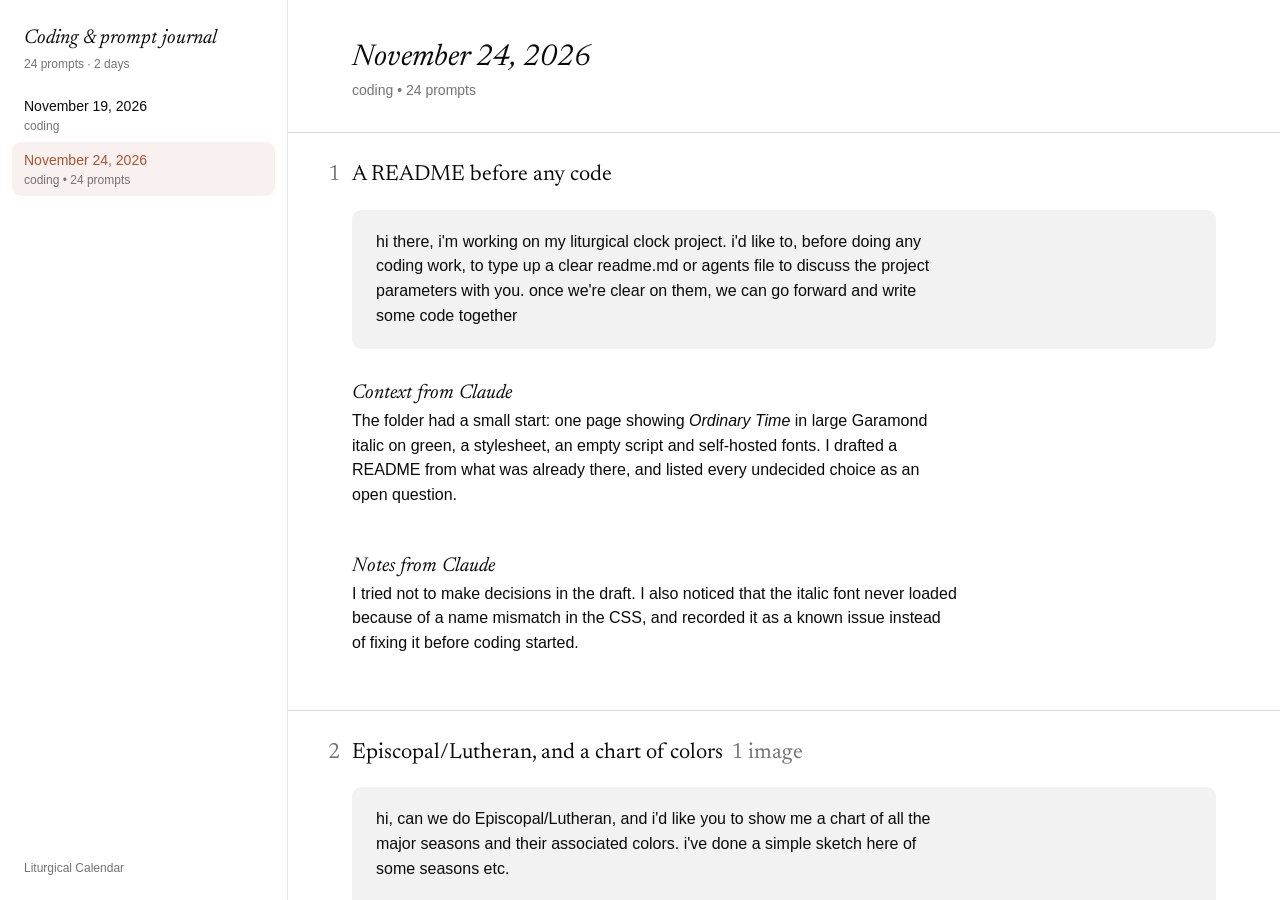
==== journal.html @ 116d38f0 "Season logic, colors, midnight fade, testing dot, journal - calendar.js: Roman Catholic (US) seasons" ====
<!DOCTYPE html>
<html lang="en">
<head>
    <meta charset="UTF-8">
    <meta name="viewport" content="width=device-width, initial-scale=1.0">
    <title>Coding &amp; prompt journal — Liturgical Calendar</title>
    <link rel="preconnect" href="https://fonts.googleapis.com">
    <link rel="preconnect" href="https://fonts.gstatic.com" crossorigin>
    <link href="https://fonts.googleapis.com/css2?family=Inconsolata&family=Newsreader:ital,opsz@0,6..72;1,6..72&display=swap" rel="stylesheet">
    <style>
        /*
         * Styles from Celine Nguyen's prompt journal
         * (calendar.celinenguyen.com/debug/prompt-journal), used with credit.
         * Her site is built with Tailwind; the utility classes it uses are
         * written out here as plain CSS, and the parts this page doesn't use
         * (images, favorites, editing) are left out.
         */

        :root {
            --background: #ffffff;
            --foreground: #0a0a0a;
            --muted-foreground: #737373;
            --border: #e5e5e5;
            --terracotta: #AB5336;
            --font-newsreader: "Newsreader", Georgia, serif;
            --font-ui: -apple-system, BlinkMacSystemFont, "Helvetica Neue", Helvetica, Arial, sans-serif;
            --font-mono: "Inconsolata", ui-monospace, monospace;
        }

        * { box-sizing: border-box; margin: 0; padding: 0; }
        html, body { height: 100%; }
        body {
            display: flex;
            flex-direction: column;
            min-height: 100%;
            background: var(--background);
            color: var(--foreground);
            font-family: var(--font-newsreader);
            line-height: 1.4;
            -webkit-font-smoothing: antialiased;
        }
        button { background: none; border: 0; color: inherit; font: inherit; cursor: pointer; }
        a { color: inherit; text-decoration: none; }

        /* layout: day list on the left, the day on the right */
        .layout { display: flex; flex-direction: column; flex: 1; min-height: 0; font-family: var(--font-ui); }
        nav { display: flex; flex-direction: column; flex-shrink: 0; gap: 1rem; padding: 1.5rem; border-bottom: 1px solid var(--border); }
        main { flex: 1; min-width: 0; }
        @media (min-width: 768px) {
            .layout { flex-direction: row; }
            nav { width: 18rem; height: 100dvh; overflow-y: auto; border-bottom: 0; border-right: 1px solid var(--border); }
            main { height: 100dvh; overflow-y: auto; }
        }

        .nav-head { display: flex; flex-direction: column; gap: .25rem; }
        .nav-title { font-family: var(--font-newsreader); font-size: 1.25rem; line-height: 1.75rem; font-style: italic; }
        .nav-meta { font-size: .75rem; line-height: 1rem; color: var(--muted-foreground); }
        nav ul { display: flex; flex-direction: column; list-style: none; }
        nav a {
            display: flex; flex-direction: column; gap: .125rem;
            margin: 0 -.75rem; padding: .5rem .75rem; border-radius: 9px;
            transition: background-color 150ms;
        }
        nav a:hover { background: color-mix(in srgb, currentColor 4%, transparent); }
        nav a .label { font-size: .875rem; line-height: 1.25rem; }
        nav a .count { font-size: .75rem; line-height: 1rem; color: var(--muted-foreground); }
        nav a.current { background: color-mix(in srgb, var(--terracotta) 8%, transparent); }
        nav a.current .label { color: var(--terracotta); }
        nav a.back { margin: auto 0 0; padding: 0; font-size: .75rem; line-height: 1rem; color: var(--muted-foreground); }
        nav a.back:hover { background: none; text-decoration-line: underline; }

        /* the day */
        .pj-day { --pj-gutter: 1.5rem; display: flex; flex-direction: column; padding-bottom: 4rem; }
        @media (min-width: 768px) { .pj-day { --pj-gutter: 4rem; } }
        .pj-gutter { padding-inline: var(--pj-gutter); }
        .day-header { display: flex; flex-direction: column; gap: .25rem; padding-top: 2rem; padding-bottom: 2rem; }
        @media (min-width: 768px) { .day-header { padding-top: 2.5rem; } }
        .day-header h1 { font-family: var(--font-newsreader); font-size: 1.875rem; line-height: 2.25rem; font-style: italic; font-weight: 400; }
        .day-header p { font-size: .875rem; line-height: 1.25rem; color: var(--muted-foreground); }

        /* one entry */
        .pj-day[hidden] { display: none; }
        .pj-entry { border-top: 1px solid color-mix(in srgb, currentColor 15%, transparent); }
        .pj-head {
            position: sticky; top: 0; z-index: 2;
            display: flex; align-items: baseline; gap: .75rem;
            padding: 1.75rem var(--pj-gutter) 1.25rem;
            background: var(--background);
            container-type: scroll-state;
            cursor: pointer;
            font-family: var(--font-newsreader); font-size: 1.375rem; line-height: 1.3;
        }
        .pj-head-rule {
            position: absolute; inset: auto 0 0 0; height: 1px;
            background: color-mix(in srgb, currentColor 10%, transparent);
            opacity: 0;
        }
        @container scroll-state(stuck: top) { .pj-head-rule { opacity: 1; } }
        .pj-entry:not([data-open]) .pj-head { padding-bottom: 1.75rem; }
        .pj-number {
            flex-shrink: 0; min-width: 1.25ch;
            font-variant-numeric: tabular-nums;
            color: var(--muted-foreground);
        }
        @media (min-width: 768px) {
            .pj-number { position: absolute; right: calc(100% - var(--pj-gutter) + .75rem); text-align: right; }
        }
        .pj-title { position: relative; flex: 1; font-size: inherit; font-weight: 400; text-wrap: pretty; }
        .pj-title code { font-size: .8em; }
        .pj-chevron {
            display: inline-grid; place-items: center;
            width: 1.5rem; height: 1.5rem; margin-left: .25rem; vertical-align: -.2em;
            color: color-mix(in srgb, var(--muted-foreground) 60%, transparent);
            opacity: 0; transition: opacity 150ms;
        }
        .pj-chevron svg { width: 1rem; height: 1rem; }
        .pj-toggle-bar { transform-origin: center; transform-box: fill-box; transition: transform 200ms ease; }
        .pj-entry[data-open] .pj-toggle-bar { transform: scaleY(0); }
        .pj-head:hover .pj-chevron, .pj-chevron:focus-visible { opacity: 1; }
        .pj-entry:not([data-open]) .pj { display: none; }

        /* an entry's body */
        .pj { display: flex; flex-direction: column; min-width: 0; padding-bottom: 2.5rem; }
        .pj * { min-width: 0; }
        .pj p { margin: .85rem 0; max-width: 68ch; line-height: 1.55; overflow-wrap: anywhere; }
        .pj-prompt {
            padding: 1.25rem 1.5rem; border-radius: 9px;
            background: color-mix(in srgb, currentColor 5%, transparent);
        }
        .pj-prompt blockquote p { margin: .7rem 0; max-width: 64ch; }
        .pj-prompt blockquote > :first-child { margin-top: 0; }
        .pj-prompt blockquote > :last-child { margin-bottom: 0; }
        .pj section { margin-top: 2rem; }
        .pj h3 {
            font-family: var(--font-newsreader); font-size: 1.25rem; font-style: italic; font-weight: 400;
            line-height: 1.2; margin: 0 0 .25rem;
        }
        .pj section > div > :first-child { margin-top: 0; }
        .pj-count { margin-left: .5rem; color: var(--muted-foreground); white-space: nowrap; }
        .pj .pj-thumbs { display: flex; flex-wrap: wrap; gap: 1rem; margin: 1.25rem 0 0; padding: 0; list-style: none; }
        .pj-thumbs a { display: block; cursor: zoom-in; border-radius: 2px; }
        .pj-thumbs img {
            display: block; height: 7.5rem; width: auto; max-width: 16rem;
            object-fit: cover; object-position: top;
            border-radius: 2px; outline: 1px solid rgb(0 0 0 / .1); outline-offset: -1px;
            transition: opacity 150ms;
        }
        .pj-thumbs a:hover img, .pj-thumbs a:focus-visible img { opacity: .85; }
        .pj a { text-decoration-line: underline; text-decoration-style: solid; }
        .pj a:hover, .pj a:active { color: var(--terracotta); }
        .pj code { font-family: var(--font-mono); font-size: .9em; }
    </style>
</head>
<body>
<div class="layout">

    <nav>
        <div class="nav-head">
            <p class="nav-title">Coding &amp; prompt journal</p>
            <p class="nav-meta">24 prompts · 2 days</p>
        </div>
        <ul>
            <li><a href="#2026-11-19"><span class="label">November 19, 2026</span><span class="count">coding</span></a></li>
            <li><a href="#2026-11-24"><span class="label">November 24, 2026</span><span class="count">coding • 24 prompts</span></a></li>
        </ul>
        <a class="back" href="./">Liturgical Calendar</a>
    </nav>

    <main>
        <article class="pj-day" id="2026-11-19">
            <header class="day-header pj-gutter">
                <h1>November 19, 2026</h1>
                <p>coding</p>
            </header>

            <div class="pj-entry" data-open="true">
                <div class="pj-head" style="cursor: default">
                    <span class="pj-number"></span>
                    <h2 class="pj-title"><span class="pj-title-text">Setting up the site</span></h2>
                    <span aria-hidden="true" class="pj-head-rule"></span>
                </div>
                <div class="pj pj-gutter">
                    <section style="margin-top: 0"><h3>Summary</h3><div>
                        <p>Laurel set up a simple static website to translate the Ordinary Time <a href="https://www.figma.com/design/9tyZIoC5uIjQ4JqELE00Vr/Laurel--Demo-?node-id=0-1&amp;t=JIz9q4cht8xMzHRp-1" target="_blank">sketch from Figma</a> into a responsive page: a single <code>index.html</code> showing <i>Ordinary Time</i> in Garamond No. 8 italic, centered on the screen, on a <code>forestgreen</code> background with <code>green</code> text.</p>
                        <p>The type is sized in viewport units (<code>12.5vw</code>), so the phrase scales with the window instead of breaking at fixed sizes. The page doesn't scroll and ignores clicks: it's for looking at.</p>
                        <p>The fonts are self-hosted, and jQuery and an empty <code>script.js</code> were ready for the logic to come. The first commit, "up", was pushed to GitHub (<code>laurelschwulst/liturgical-calendar</code>) at 2:45 pm.</p>
                    </div></section>
                </div>
            </div>
        </article>

        <article class="pj-day" id="2026-11-24">
            <header class="day-header pj-gutter">
                <h1>November 24, 2026</h1>
                <p>coding • 24 prompts</p>
            </header>

            <div id="prompt-1" class="pj-entry" data-open="true">
                <div class="pj-head">
                    <span class="pj-number">1</span>
                    <h2 class="pj-title"><span class="pj-title-text">A README before any code</span><button type="button" class="pj-chevron" aria-expanded="true" aria-controls="prompt-1-body" aria-label="Collapse"><svg aria-hidden="true" viewBox="0 0 16 16" fill="none" stroke="currentColor" stroke-width="1.5" stroke-linecap="round"><path d="M3 8h10"></path><path class="pj-toggle-bar" d="M8 3v10"></path></svg></button></h2>
                    <span aria-hidden="true" class="pj-head-rule"></span>
                </div>
                <div id="prompt-1-body" class="pj pj-gutter">
                    <div class="pj-prompt"><blockquote><p>hi there, i'm working on my liturgical clock project. i'd like to, before doing any coding work, to type up a clear readme.md or agents file to discuss the project parameters with you. once we're clear on them, we can go forward and write some code together</p></blockquote></div>
                    <section><h3>Context from Claude</h3><div><p>The folder had a small start: one page showing <i>Ordinary Time</i> in large Garamond italic on green, a stylesheet, an empty script and self-hosted fonts. I drafted a README from what was already there, and listed every undecided choice as an open question.</p></div></section>
                    <section><h3>Notes from Claude</h3><div><p>I tried not to make decisions in the draft. I also noticed that the italic font never loaded because of a name mismatch in the CSS, and recorded it as a known issue instead of fixing it before coding started.</p></div></section>
                </div>
            </div>
            <div id="prompt-2" class="pj-entry" data-open="true">
                <div class="pj-head">
                    <span class="pj-number">2</span>
                    <h2 class="pj-title"><span class="pj-title-text">Episcopal/Lutheran, and a chart of colors</span><span class="pj-count">1 image</span><button type="button" class="pj-chevron" aria-expanded="true" aria-controls="prompt-2-body" aria-label="Collapse"><svg aria-hidden="true" viewBox="0 0 16 16" fill="none" stroke="currentColor" stroke-width="1.5" stroke-linecap="round"><path d="M3 8h10"></path><path class="pj-toggle-bar" d="M8 3v10"></path></svg></button></h2>
                    <span aria-hidden="true" class="pj-head-rule"></span>
                </div>
                <div id="prompt-2-body" class="pj pj-gutter">
                    <div class="pj-prompt"><blockquote><p>hi, can we do Episcopal/Lutheran, and i'd like you to show me a chart of all the major seasons and their associated colors. i've done a simple sketch here of some seasons etc.</p></blockquote><ul class="pj-thumbs"><li><a href="assets/images/2026-11-24-season-sketch.png" target="_blank"><img src="assets/images/2026-11-24-season-sketch.png" alt="Laurel’s sketch: Ordinary Time, Easter, Triduum, Advent and Pentecost as color swatches with tone-on-tone italic names"></a></li></ul></div>
                    <section><h3>Context from Claude</h3><div><p>Laurel shared a sketch of five swatches (Ordinary Time, Easter, Triduum, Advent, Pentecost), each with its name in tone-on-tone italic. I drew the whole 2026–27 church year in those colors, with a strip showing each season's length.</p></div></section>
                    <section><h3>Notes from Claude</h3><div><p>The chart raised that these traditions don't say "Ordinary Time". They call it the Season after Epiphany or after Pentecost. That turned out to matter a lot.</p></div></section>
                </div>
            </div>
            <div id="prompt-3" class="pj-entry" data-open="true">
                <div class="pj-head">
                    <span class="pj-number">3</span>
                    <h2 class="pj-title"><span class="pj-title-text">The same, as a table</span><button type="button" class="pj-chevron" aria-expanded="true" aria-controls="prompt-3-body" aria-label="Collapse"><svg aria-hidden="true" viewBox="0 0 16 16" fill="none" stroke="currentColor" stroke-width="1.5" stroke-linecap="round"><path d="M3 8h10"></path><path class="pj-toggle-bar" d="M8 3v10"></path></svg></button></h2>
                    <span aria-hidden="true" class="pj-head-rule"></span>
                </div>
                <div id="prompt-3-body" class="pj pj-gutter">
                    <div class="pj-prompt"><blockquote><p>can you give me these without images but include the colors in a table</p></blockquote></div>
                    <section><h3>Context from Claude</h3><div><p>I put each season's dates, length, liturgical color and background and text color codes in a table, plus the white and red feast days that fall in the green seasons.</p></div></section>
                    <section><h3>Notes from Claude</h3><div><p>The table made the color codes easy to copy, and later they went straight into the stylesheet.</p></div></section>
                </div>
            </div>
            <div id="prompt-4" class="pj-entry" data-open="true">
                <div class="pj-head">
                    <span class="pj-number">4</span>
                    <h2 class="pj-title"><span class="pj-title-text">Switching to the Roman Catholic calendar</span><button type="button" class="pj-chevron" aria-expanded="true" aria-controls="prompt-4-body" aria-label="Collapse"><svg aria-hidden="true" viewBox="0 0 16 16" fill="none" stroke="currentColor" stroke-width="1.5" stroke-linecap="round"><path d="M3 8h10"></path><path class="pj-toggle-bar" d="M8 3v10"></path></svg></button></h2>
                    <span aria-hidden="true" class="pj-head-rule"></span>
                </div>
                <div id="prompt-4-body" class="pj pj-gutter">
                    <div class="pj-prompt"><blockquote><p>can we also go to Catholic/Roman becuse i want to include ordinary time thanks</p></blockquote></div>
                    <section><h3>Context from Claude</h3><div><p>The name "Ordinary Time" decided the tradition. I redid the dates for the Catholic year and updated the README.</p></div></section>
                    <section><h3>Notes from Claude</h3><div><p>The Catholic version changes a few things: Christmas runs through the Baptism of the Lord, Holy Week is part of Lent, and rose appears on Gaudete and Laetare Sundays.</p></div></section>
                </div>
            </div>
            <div id="prompt-5" class="pj-entry" data-open="true">
                <div class="pj-head">
                    <span class="pj-number">5</span>
                    <h2 class="pj-title"><span class="pj-title-text">Simpler, but still accurate</span><span class="pj-count">1 image</span><button type="button" class="pj-chevron" aria-expanded="true" aria-controls="prompt-5-body" aria-label="Collapse"><svg aria-hidden="true" viewBox="0 0 16 16" fill="none" stroke="currentColor" stroke-width="1.5" stroke-linecap="round"><path d="M3 8h10"></path><path class="pj-toggle-bar" d="M8 3v10"></path></svg></button></h2>
                    <span aria-hidden="true" class="pj-head-rule"></span>
                </div>
                <div id="prompt-5-body" class="pj pj-gutter">
                    <div class="pj-prompt"><blockquote><p>can you show me the images of the times again? also i'm wondering if we might be able to do a simplified calendar for now, because all the details are a little overwhelming... but i don't want to be inaccurate...</p></blockquote><ul class="pj-thumbs"><li><a href="assets/images/2026-11-24-calendar-wheel.png" target="_blank"><img src="assets/images/2026-11-24-calendar-wheel.png" alt="A wheel diagram of the liturgical year with seven seasons: Advent, Christmas, Ordinary Time, Lent, Triduum, Easter, Ordinary Time"></a></li></ul></div>
                    <section><h3>Context from Claude</h3><div><p>Laurel shared a wheel diagram of the year with seven seasons. I showed those seven as swatches and wrote the start and end rules into the README.</p></div></section>
                    <section><h3>Notes from Claude</h3><div><p>The key idea: naming the <em>season</em> is always accurate. Feast-day colors are a separate layer on top. Gold for the Triduum is a design choice, since its real colors change each day.</p></div></section>
                </div>
            </div>
            <div id="prompt-6" class="pj-entry" data-open="true">
                <div class="pj-head">
                    <span class="pj-number">6</span>
                    <h2 class="pj-title"><span class="pj-title-text">Where red fits</span><button type="button" class="pj-chevron" aria-expanded="true" aria-controls="prompt-6-body" aria-label="Collapse"><svg aria-hidden="true" viewBox="0 0 16 16" fill="none" stroke="currentColor" stroke-width="1.5" stroke-linecap="round"><path d="M3 8h10"></path><path class="pj-toggle-bar" d="M8 3v10"></path></svg></button></h2>
                    <span aria-hidden="true" class="pj-head-rule"></span>
                </div>
                <div id="prompt-6-body" class="pj pj-gutter">
                    <div class="pj-prompt"><blockquote><p>if we did have any red, for example for pentecost, when would we integrate that? and what other holidays might be red that would be important to include?</p></blockquote></div>
                    <section><h3>Context from Claude</h3><div><p>I suggested treating red days as one-day exceptions on top of the seasons. Palm Sunday, Good Friday and Pentecost are the big three, and all come from the Easter date. Fixed-date red feasts, such as the Holy Cross on Sept 14 and St. Stephen on Dec 26, could come later.</p></div></section>
                    <section><h3>Notes from Claude</h3><div><p>Treating red days as exceptions keeps the seasons simple, and it could later also cover rose and the white feast days.</p></div></section>
                </div>
            </div>
            <div id="prompt-7" class="pj-entry" data-open="true">
                <div class="pj-head">
                    <span class="pj-number">7</span>
                    <h2 class="pj-title"><span class="pj-title-text">Seven seasons plus three red days</span><button type="button" class="pj-chevron" aria-expanded="true" aria-controls="prompt-7-body" aria-label="Collapse"><svg aria-hidden="true" viewBox="0 0 16 16" fill="none" stroke="currentColor" stroke-width="1.5" stroke-linecap="round"><path d="M3 8h10"></path><path class="pj-toggle-bar" d="M8 3v10"></path></svg></button></h2>
                    <span aria-hidden="true" class="pj-head-rule"></span>
                </div>
                <div id="prompt-7-body" class="pj pj-gutter">
                    <div class="pj-prompt"><blockquote><p>can you show me these 3 red holidays in addition to the simplified 7?</p></blockquote></div>
                    <section><h3>Context from Claude</h3><div><p>I drew the seven seasons with the three red days as thin slivers in the year strip, and as their own swatches below.</p></div></section>
                    <section><h3>Notes from Claude</h3><div><p>Seeing the red days inside Lent, the Triduum and Easter made it clear they interrupt a season rather than replace it.</p></div></section>
                </div>
            </div>
            <div id="prompt-8" class="pj-entry" data-open="true">
                <div class="pj-head">
                    <span class="pj-number">8</span>
                    <h2 class="pj-title"><span class="pj-title-text">Are the reds the same?</span><span class="pj-count">1 image</span><button type="button" class="pj-chevron" aria-expanded="true" aria-controls="prompt-8-body" aria-label="Collapse"><svg aria-hidden="true" viewBox="0 0 16 16" fill="none" stroke="currentColor" stroke-width="1.5" stroke-linecap="round"><path d="M3 8h10"></path><path class="pj-toggle-bar" d="M8 3v10"></path></svg></button></h2>
                    <span aria-hidden="true" class="pj-head-rule"></span>
                </div>
                <div id="prompt-8-body" class="pj pj-gutter">
                    <div class="pj-prompt"><blockquote><p>are the reds the same color? my red looks a bit brighter on screen...</p></blockquote><ul class="pj-thumbs"><li><a href="assets/images/2026-11-24-pentecost-red.png" target="_blank"><img src="assets/images/2026-11-24-pentecost-red.png" alt="Laurel’s Pentecost swatch: tone-on-tone red with the word Pentecost in italic"></a></li></ul></div>
                    <section><h3>Context from Claude</h3><div><p>I measured the colors in Laurel's screenshot: <code>#941d14</code> against my <code>#911d14</code>, a difference too small to see.</p></div></section>
                    <section><h3>Notes from Claude</h3><div><p>The difference came from the surroundings: a dark frame and a big swatch make a color look brighter. I used Laurel's measured red from then on.</p></div></section>
                </div>
            </div>
            <div id="prompt-9" class="pj-entry" data-open="true">
                <div class="pj-head">
                    <span class="pj-number">9</span>
                    <h2 class="pj-title"><span class="pj-title-text">Confirming the palette</span><button type="button" class="pj-chevron" aria-expanded="true" aria-controls="prompt-9-body" aria-label="Collapse"><svg aria-hidden="true" viewBox="0 0 16 16" fill="none" stroke="currentColor" stroke-width="1.5" stroke-linecap="round"><path d="M3 8h10"></path><path class="pj-toggle-bar" d="M8 3v10"></path></svg></button></h2>
                    <span aria-hidden="true" class="pj-head-rule"></span>
                </div>
                <div id="prompt-9-body" class="pj pj-gutter">
                    <div class="pj-prompt"><blockquote><p>ok thanks. alright, i like these 7 simplified seasons - 2 are purple (advent, lent), 2 are white/gray (christmas, easter), one is gold (triduum), and then we have 2 green (ordinary times). then we have 3 one day red holidays (palm sunday, good friday, pentecost). is that right?</p></blockquote></div>
                    <section><h3>Context from Claude</h3><div><p>That was right. The one detail: Good Friday falls inside the Triduum, so the Triduum goes gold, then red, then gold.</p></div></section>
                    <section><h3>Notes from Claude</h3><div><p>I wrote the final palette into the README, with a color code and date rule for each entry.</p></div></section>
                </div>
            </div>
            <div id="prompt-10" class="pj-entry" data-open="true">
                <div class="pj-head">
                    <span class="pj-number">10</span>
                    <h2 class="pj-title"><span class="pj-title-text">Text, time, jQuery, and a name</span><button type="button" class="pj-chevron" aria-expanded="true" aria-controls="prompt-10-body" aria-label="Collapse"><svg aria-hidden="true" viewBox="0 0 16 16" fill="none" stroke="currentColor" stroke-width="1.5" stroke-linecap="round"><path d="M3 8h10"></path><path class="pj-toggle-bar" d="M8 3v10"></path></svg></button></h2>
                    <span aria-hidden="true" class="pj-head-rule"></span>
                </div>
                <div id="prompt-10-body" class="pj pj-gutter">
                    <div class="pj-prompt"><blockquote><p>text - yes only season or holiday name. time, let's do viewer's local time. let's keep using jquery. and let's call it liturgical calendar for now because it's more about the year</p></blockquote></div>
                    <section><h3>Context from Claude</h3><div><p>Four decisions answered at once. The project became <i>Liturgical Calendar</i>, matching the GitHub repo name.</p></div></section>
                    <section><h3>Notes from Claude</h3><div><p>"More about the year" is a good reason for the name: the page shows a position in the year, not an hour.</p></div></section>
                </div>
            </div>
            <div id="prompt-11" class="pj-entry" data-open="true">
                <div class="pj-head">
                    <span class="pj-number">11</span>
                    <h2 class="pj-title"><span class="pj-title-text">A slow fade at midnight</span><button type="button" class="pj-chevron" aria-expanded="true" aria-controls="prompt-11-body" aria-label="Collapse"><svg aria-hidden="true" viewBox="0 0 16 16" fill="none" stroke="currentColor" stroke-width="1.5" stroke-linecap="round"><path d="M3 8h10"></path><path class="pj-toggle-bar" d="M8 3v10"></path></svg></button></h2>
                    <span aria-hidden="true" class="pj-head-rule"></span>
                </div>
                <div id="prompt-11-body" class="pj pj-gutter">
                    <div class="pj-prompt"><blockquote><p>for midnight update, would it be possible to have a slow fade between colors for 30 seconds or 1 minute? yes let's use the US calendar. it will be hosted on github pages. and i agree with your suggestion about calculating the dates each year, is that right?</p></blockquote></div>
                    <section><h3>Context from Claude</h3><div><p>We settled on a 60-second fade of the colors, with the name fading out and back in partway through, and no fade when the page first opens. All dates are calculated from Easter, using US rules.</p></div></section>
                    <section><h3>Notes from Claude</h3><div><p>The fade only happens if the page is open at midnight, so it's a small reward for anyone who leaves it open.</p></div></section>
                </div>
            </div>
            <div id="prompt-12" class="pj-entry" data-open="true">
                <div class="pj-head">
                    <span class="pj-number">12</span>
                    <h2 class="pj-title"><span class="pj-title-text">Is it right in 2028?</span><button type="button" class="pj-chevron" aria-expanded="true" aria-controls="prompt-12-body" aria-label="Collapse"><svg aria-hidden="true" viewBox="0 0 16 16" fill="none" stroke="currentColor" stroke-width="1.5" stroke-linecap="round"><path d="M3 8h10"></path><path class="pj-toggle-bar" d="M8 3v10"></path></svg></button></h2>
                    <span aria-hidden="true" class="pj-head-rule"></span>
                </div>
                <div id="prompt-12-body" class="pj pj-gutter">
                    <div class="pj-prompt"><blockquote><p>how can we ensure it's correct in 2028?</p></blockquote></div>
                    <section><h3>Context from Claude</h3><div><p>I ran the formulas for 2028 and compared them with the USCCB's official 2028 calendar. Every date matched, including Ash Wednesday on March 1, right after the leap day.</p></div></section>
                    <section><h3>Notes from Claude</h3><div><p>This led to the test page: published dates, the tricky years (the 2028 leap day, and 2029, when Christmas ends on a Monday) and a check of every day for three centuries.</p></div></section>
                </div>
            </div>
            <div id="prompt-13" class="pj-entry" data-open="true">
                <div class="pj-head">
                    <span class="pj-number">13</span>
                    <h2 class="pj-title"><span class="pj-title-text">Ready to code?</span><button type="button" class="pj-chevron" aria-expanded="true" aria-controls="prompt-13-body" aria-label="Collapse"><svg aria-hidden="true" viewBox="0 0 16 16" fill="none" stroke="currentColor" stroke-width="1.5" stroke-linecap="round"><path d="M3 8h10"></path><path class="pj-toggle-bar" d="M8 3v10"></path></svg></button></h2>
                    <span aria-hidden="true" class="pj-head-rule"></span>
                </div>
                <div id="prompt-13-body" class="pj pj-gutter">
                    <div class="pj-prompt"><blockquote><p>thanks. i think we're ready to code, what do you think?</p></blockquote></div>
                    <section><h3>Context from Claude</h3><div><p>I agreed and proposed six steps, starting with the italic font fix and the season colors.</p></div></section>
                    <section><h3>Notes from Claude</h3><div><p>I also flagged that the computer was too low on disk space for me to run commands there, which shaped how the rest of the work happened.</p></div></section>
                </div>
            </div>
            <div id="prompt-14" class="pj-entry" data-open="true">
                <div class="pj-head">
                    <span class="pj-number">14</span>
                    <h2 class="pj-title"><span class="pj-title-text">Steps 1 and 2</span><button type="button" class="pj-chevron" aria-expanded="true" aria-controls="prompt-14-body" aria-label="Collapse"><svg aria-hidden="true" viewBox="0 0 16 16" fill="none" stroke="currentColor" stroke-width="1.5" stroke-linecap="round"><path d="M3 8h10"></path><path class="pj-toggle-bar" d="M8 3v10"></path></svg></button></h2>
                    <span aria-hidden="true" class="pj-head-rule"></span>
                </div>
                <div id="prompt-14-body" class="pj pj-gutter">
                    <div class="pj-prompt"><blockquote><p>yes start w steps 1 and 2 thanks</p></blockquote></div>
                    <section><h3>Context from Claude</h3><div><p>I fixed the italic font name, added a class for each season and red day, and made <code>preview.html</code>, which shows every season full-screen.</p></div></section>
                    <section><h3>Notes from Claude</h3><div><p>I checked in a test browser that the real italic now loads. I also replaced the original green without saying so. See prompt 16.</p></div></section>
                </div>
            </div>
            <div id="prompt-15" class="pj-entry" data-open="true">
                <div class="pj-head">
                    <span class="pj-number">15</span>
                    <h2 class="pj-title"><span class="pj-title-text">Running it locally</span><button type="button" class="pj-chevron" aria-expanded="true" aria-controls="prompt-15-body" aria-label="Collapse"><svg aria-hidden="true" viewBox="0 0 16 16" fill="none" stroke="currentColor" stroke-width="1.5" stroke-linecap="round"><path d="M3 8h10"></path><path class="pj-toggle-bar" d="M8 3v10"></path></svg></button></h2>
                    <span aria-hidden="true" class="pj-head-rule"></span>
                </div>
                <div id="prompt-15-body" class="pj pj-gutter">
                    <div class="pj-prompt"><blockquote><p>can we boot it locally?</p></blockquote></div>
                    <section><h3>Context from Claude</h3><div><p>Since I couldn't run commands on Laurel's computer, I gave the one-line Terminal command: <code>python3 -m http.server 8000</code>.</p></div></section>
                    <section><h3>Notes from Claude</h3><div><p>Once the server was running, I could open the page in the app's browser pane too, which helped later.</p></div></section>
                </div>
            </div>
            <div id="prompt-16" class="pj-entry" data-open="true">
                <div class="pj-head">
                    <span class="pj-number">16</span>
                    <h2 class="pj-title"><span class="pj-title-text">Did the greens change?</span><button type="button" class="pj-chevron" aria-expanded="true" aria-controls="prompt-16-body" aria-label="Collapse"><svg aria-hidden="true" viewBox="0 0 16 16" fill="none" stroke="currentColor" stroke-width="1.5" stroke-linecap="round"><path d="M3 8h10"></path><path class="pj-toggle-bar" d="M8 3v10"></path></svg></button></h2>
                    <span aria-hidden="true" class="pj-head-rule"></span>
                </div>
                <div id="prompt-16-body" class="pj pj-gutter">
                    <div class="pj-prompt"><blockquote><p>just checking - did you change the green colors for ordinary time from my original?</p></blockquote></div>
                    <section><h3>Context from Claude</h3><div><p>Yes. I had swapped <code>forestgreen</code>/<code>green</code> for colors estimated from the sketch and didn't mention it.</p></div></section>
                    <section><h3>Notes from Claude</h3><div><p>That was my mistake. Changing something someone chose on purpose should always be said out loud.</p></div></section>
                </div>
            </div>
            <div id="prompt-17" class="pj-entry" data-open="true">
                <div class="pj-head">
                    <span class="pj-number">17</span>
                    <h2 class="pj-title"><span class="pj-title-text">Back to the original green</span><button type="button" class="pj-chevron" aria-expanded="true" aria-controls="prompt-17-body" aria-label="Collapse"><svg aria-hidden="true" viewBox="0 0 16 16" fill="none" stroke="currentColor" stroke-width="1.5" stroke-linecap="round"><path d="M3 8h10"></path><path class="pj-toggle-bar" d="M8 3v10"></path></svg></button></h2>
                    <span aria-hidden="true" class="pj-head-rule"></span>
                </div>
                <div id="prompt-17-body" class="pj pj-gutter">
                    <div class="pj-prompt"><blockquote><p>i'd like to revert the green to my original pls</p></blockquote></div>
                    <section><h3>Context from Claude</h3><div><p>I restored <code>forestgreen</code> for the background and <code>green</code> for the text, in both the stylesheet and the README.</p></div></section>
                    <section><h3>Notes from Claude</h3><div><p>The other season colors still come from my by-eye estimates of the sketch, and I said so.</p></div></section>
                </div>
            </div>
            <div id="prompt-18" class="pj-entry" data-open="true">
                <div class="pj-head">
                    <span class="pj-number">18</span>
                    <h2 class="pj-title"><span class="pj-title-text">The date logic</span><button type="button" class="pj-chevron" aria-expanded="true" aria-controls="prompt-18-body" aria-label="Collapse"><svg aria-hidden="true" viewBox="0 0 16 16" fill="none" stroke="currentColor" stroke-width="1.5" stroke-linecap="round"><path d="M3 8h10"></path><path class="pj-toggle-bar" d="M8 3v10"></path></svg></button></h2>
                    <span aria-hidden="true" class="pj-head-rule"></span>
                </div>
                <div id="prompt-18-body" class="pj pj-gutter">
                    <div class="pj-prompt"><blockquote><p>thanks appreciate it. let's continue onto the next steps</p></blockquote></div>
                    <section><h3>Context from Claude</h3><div><p>I wrote <code>calendar.js</code> (Easter, the seven seasons, the three red days, the US Epiphany rule) and <code>script.js</code> (the <code>?date=</code> setting, the midnight fade), plus <code>test.html</code>. All 57 checks passed.</p></div></section>
                    <section><h3>Notes from Claude</h3><div><p>Keeping the date math separate from the page code is what makes the test page possible.</p></div></section>
                </div>
            </div>
            <div id="prompt-19" class="pj-entry" data-open="true">
                <div class="pj-head">
                    <span class="pj-number">19</span>
                    <h2 class="pj-title"><span class="pj-title-text">An empty live site</span><button type="button" class="pj-chevron" aria-expanded="true" aria-controls="prompt-19-body" aria-label="Collapse"><svg aria-hidden="true" viewBox="0 0 16 16" fill="none" stroke="currentColor" stroke-width="1.5" stroke-linecap="round"><path d="M3 8h10"></path><path class="pj-toggle-bar" d="M8 3v10"></path></svg></button></h2>
                    <span aria-hidden="true" class="pj-head-rule"></span>
                </div>
                <div id="prompt-19-body" class="pj pj-gutter">
                    <div class="pj-prompt"><blockquote><p>right now the screen is empty on my live site</p></blockquote></div>
                    <section><h3>Context from Claude</h3><div><p>The live site was still the first version: nothing from today had been committed or pushed. I gave the commands, using <code>git add -A</code> so the new files would be included.</p></div></section>
                    <section><h3>Notes from Claude</h3><div><p>A push missing the new <code>calendar.js</code> would produce exactly an empty page, so the command matters.</p></div></section>
                </div>
            </div>
            <div id="prompt-20" class="pj-entry" data-open="true">
                <div class="pj-head">
                    <span class="pj-number">20</span>
                    <h2 class="pj-title"><span class="pj-title-text">A dot as a testing easter egg</span><button type="button" class="pj-chevron" aria-expanded="true" aria-controls="prompt-20-body" aria-label="Collapse"><svg aria-hidden="true" viewBox="0 0 16 16" fill="none" stroke="currentColor" stroke-width="1.5" stroke-linecap="round"><path d="M3 8h10"></path><path class="pj-toggle-bar" d="M8 3v10"></path></svg></button></h2>
                    <span aria-hidden="true" class="pj-head-rule"></span>
                </div>
                <div id="prompt-20-body" class="pj pj-gutter">
                    <div class="pj-prompt"><blockquote><p>i was wondering if we could put a tiny circle (maybe the size of a bullet, approx 10 or 12px wide and tall) which is the same color as the text in the upper right. when you click on it, a simple html nave dropdown appears that let's us test the calendar at different times. in the dropdown displays the date range and the name of the season. it's kind of like a testing easter egg</p></blockquote></div>
                    <section><h3>Context from Claude</h3><div><p>I built a 12px dot that opened a small custom menu listing every season of the church year, each linking to its first day.</p></div></section>
                    <section><h3>Notes from Claude</h3><div><p>I misread "simple html dropdown" as a custom menu. A native <code>&lt;select&gt;</code> was what was meant (prompt 23). The dot also came out black at first, because buttons don't take the page's text color.</p></div></section>
                </div>
            </div>
            <div id="prompt-21" class="pj-entry" data-open="true">
                <div class="pj-head">
                    <span class="pj-number">21</span>
                    <h2 class="pj-title"><span class="pj-title-text">20px from the edges</span><button type="button" class="pj-chevron" aria-expanded="true" aria-controls="prompt-21-body" aria-label="Collapse"><svg aria-hidden="true" viewBox="0 0 16 16" fill="none" stroke="currentColor" stroke-width="1.5" stroke-linecap="round"><path d="M3 8h10"></path><path class="pj-toggle-bar" d="M8 3v10"></path></svg></button></h2>
                    <span aria-hidden="true" class="pj-head-rule"></span>
                </div>
                <div id="prompt-21-body" class="pj pj-gutter">
                    <div class="pj-prompt"><blockquote><p>it should have about 20px of padding from the top and right sides of the screen</p></blockquote></div>
                    <section><h3>Context from Claude</h3><div><p>This arrived while I was building, so I set the dot 20px from the top and right edges.</p></div></section>
                    <section><h3>Notes from Claude</h3><div><p>The main page's margin is 18px, so 20px puts the dot just inside it.</p></div></section>
                </div>
            </div>
            <div id="prompt-22" class="pj-entry" data-open="true">
                <div class="pj-head">
                    <span class="pj-number">22</span>
                    <h2 class="pj-title"><span class="pj-title-text">Inverted greens?</span><button type="button" class="pj-chevron" aria-expanded="true" aria-controls="prompt-22-body" aria-label="Collapse"><svg aria-hidden="true" viewBox="0 0 16 16" fill="none" stroke="currentColor" stroke-width="1.5" stroke-linecap="round"><path d="M3 8h10"></path><path class="pj-toggle-bar" d="M8 3v10"></path></svg></button></h2>
                    <span aria-hidden="true" class="pj-head-rule"></span>
                </div>
                <div id="prompt-22-body" class="pj pj-gutter">
                    <div class="pj-prompt"><blockquote><p>hi somehow the green colors got inversed for ordinary time. the background should be the forestgreen, and text and bullet green</p></blockquote></div>
                    <section><h3>Context from Claude</h3><div><p>The stylesheet and the page on the local server both showed <code>forestgreen</code> as the background and <code>green</code> as the text and dot, as intended.</p></div></section>
                    <section><h3>Notes from Claude</h3><div><p><code>forestgreen</code> is actually lighter than <code>green</code>, so the text is darker than the background. That's the reverse of the other seasons, which may be why it looked inverted.</p></div></section>
                </div>
            </div>
            <div id="prompt-23" class="pj-entry" data-open="true">
                <div class="pj-head">
                    <span class="pj-number">23</span>
                    <h2 class="pj-title"><span class="pj-title-text">A native &lt;select&gt;</span><button type="button" class="pj-chevron" aria-expanded="true" aria-controls="prompt-23-body" aria-label="Collapse"><svg aria-hidden="true" viewBox="0 0 16 16" fill="none" stroke="currentColor" stroke-width="1.5" stroke-linecap="round"><path d="M3 8h10"></path><path class="pj-toggle-bar" d="M8 3v10"></path></svg></button></h2>
                    <span aria-hidden="true" class="pj-head-rule"></span>
                </div>
                <div id="prompt-23-body" class="pj pj-gutter">
                    <div class="pj-prompt"><blockquote><p>hi, i asked previously if the dropdown could be a native html &lt;select&gt; dropdown instead... is it possible? the format for each row can be like "Advent ... Nov 30 – Dec 4". and i do like the last item being "Today." not sure yet how to switch between years but let's try this first</p></blockquote></div>
                    <section><h3>Context from Claude</h3><div><p>I replaced the custom menu with a real <code>&lt;select&gt;</code>, invisible and placed over the dot, so clicking the dot opens the browser's own dropdown. Each row reads like "Advent ... Nov 30 – Dec 24", and the last one is "Today".</p></div></section>
                    <section><h3>Notes from Claude</h3><div><p>An invisible <code>&lt;select&gt;</code> works the same everywhere, including the native picker on phones. Switching between years is still open.</p></div></section>
                </div>
            </div>
            <div id="prompt-24" class="pj-entry" data-open="true">
                <div class="pj-head">
                    <span class="pj-number">24</span>
                    <h2 class="pj-title"><span class="pj-title-text">This page</span><button type="button" class="pj-chevron" aria-expanded="true" aria-controls="prompt-24-body" aria-label="Collapse"><svg aria-hidden="true" viewBox="0 0 16 16" fill="none" stroke="currentColor" stroke-width="1.5" stroke-linecap="round"><path d="M3 8h10"></path><path class="pj-toggle-bar" d="M8 3v10"></path></svg></button></h2>
                    <span aria-hidden="true" class="pj-head-rule"></span>
                </div>
                <div id="prompt-24-body" class="pj pj-gutter">
                    <div class="pj-prompt"><blockquote><p>also, would it be possible to create a new page called prompt-journal.html that essentially uses this format (https://calendar.celinenguyen.com/debug/prompt-journal/2026-10-01) from celine nguyen and transfers all of these prompts from our chat today into it? and removes celine's content of course</p></blockquote></div>
                    <section><h3>Context from Claude</h3><div><p>This page follows the structure of Celine Nguyen's prompt journal: a list of days, then numbered prompts, each with a title, the prompt as a quote, and notes. All the content here is from today.</p></div></section>
                    <section><h3>Notes from Claude</h3><div><p>The prompts are quoted exactly as written, typos included. The screenshots shared with prompts 2, 5 and 8 appear with them.</p></div></section>
                </div>
            </div>

        </article>
    </main>

</div>

<script>
    // one day at a time, chosen from the sidebar; the latest day by default
    function showDay() {
        var days = document.querySelectorAll(".pj-day");
        var id = location.hash.slice(1);
        if (!document.getElementById(id)) id = days[days.length - 1].id;
        days.forEach(function (day) { day.hidden = day.id !== id; });
        document.querySelectorAll("nav a[href^='#']").forEach(function (a) {
            a.classList.toggle("current", a.getAttribute("href") === "#" + id);
        });
        document.querySelector("main").scrollTop = 0;
    }
    window.addEventListener("hashchange", showDay);
    showDay();

    // open and close an entry by clicking its heading
    document.querySelectorAll(".pj-head").forEach(function (head) {
        head.addEventListener("click", function () {
            var button = head.querySelector(".pj-chevron");
            if (!button) return;   // the summary has no button and stays open
            var entry = head.closest(".pj-entry");
            var open = entry.toggleAttribute("data-open");
            button.setAttribute("aria-expanded", open);
            button.setAttribute("aria-label", open ? "Collapse" : "Expand");
        });
    });
</script>
</body>
</html>
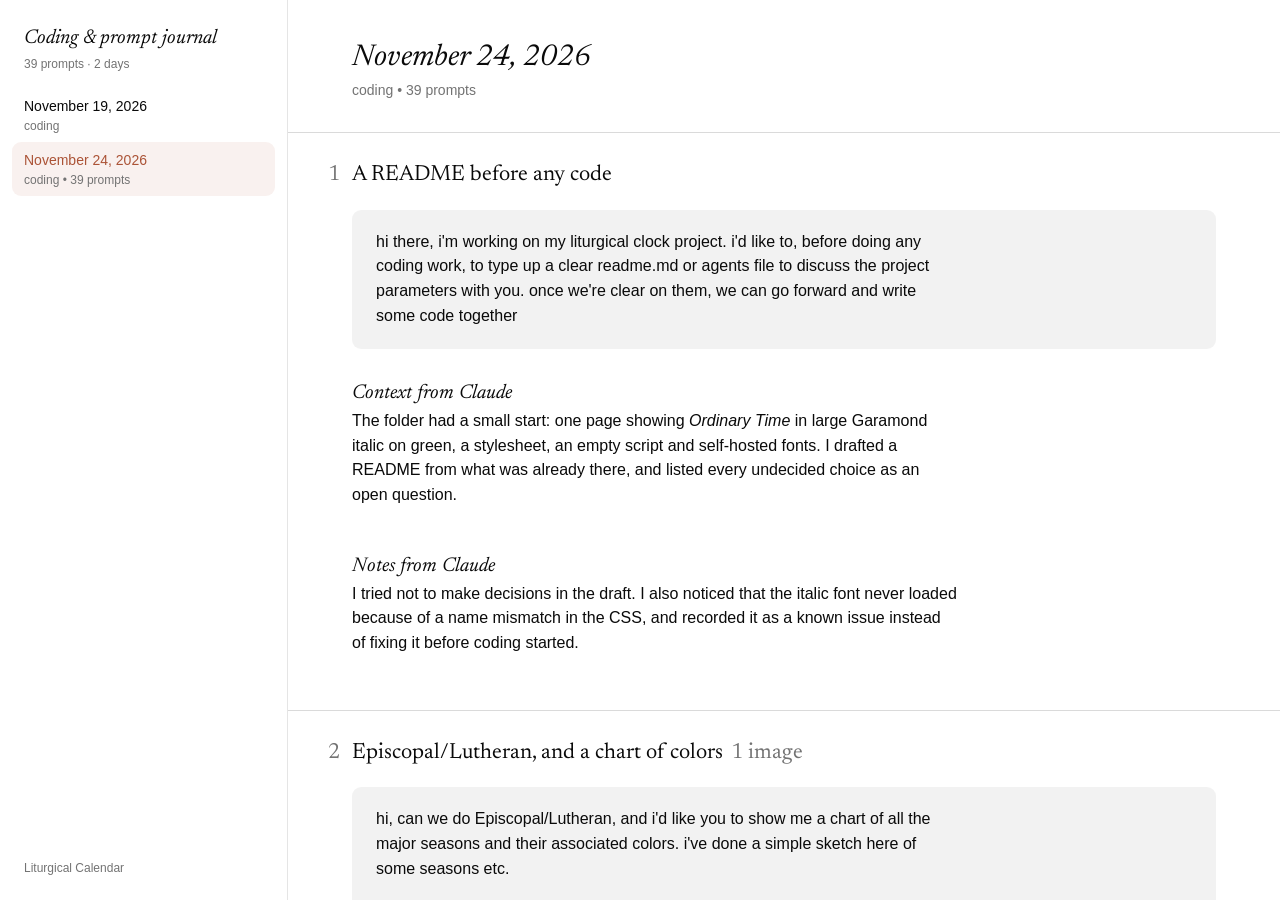
==== commit fd68b5af: "Dropdown tweaks, journal links and prompts 25–39 - dropdown: no bullet on the current season, plain " ====
--- a/journal.html
+++ b/journal.html
@@ -157,11 +157,11 @@
     <nav>
         <div class="nav-head">
             <p class="nav-title">Coding &amp; prompt journal</p>
-            <p class="nav-meta">24 prompts · 2 days</p>
+            <p class="nav-meta">39 prompts · 2 days</p>
         </div>
         <ul>
             <li><a href="#2026-11-19"><span class="label">November 19, 2026</span><span class="count">coding</span></a></li>
-            <li><a href="#2026-11-24"><span class="label">November 24, 2026</span><span class="count">coding • 24 prompts</span></a></li>
+            <li><a href="#2026-11-24"><span class="label">November 24, 2026</span><span class="count">coding • 39 prompts</span></a></li>
         </ul>
         <a class="back" href="./">Liturgical Calendar</a>
     </nav>
@@ -183,7 +183,7 @@
                     <section style="margin-top: 0"><h3>Summary</h3><div>
                         <p>Laurel set up a simple static website to translate the Ordinary Time <a href="https://www.figma.com/design/9tyZIoC5uIjQ4JqELE00Vr/Laurel--Demo-?node-id=0-1&amp;t=JIz9q4cht8xMzHRp-1" target="_blank">sketch from Figma</a> into a responsive page: a single <code>index.html</code> showing <i>Ordinary Time</i> in Garamond No. 8 italic, centered on the screen, on a <code>forestgreen</code> background with <code>green</code> text.</p>
                         <p>The type is sized in viewport units (<code>12.5vw</code>), so the phrase scales with the window instead of breaking at fixed sizes. The page doesn't scroll and ignores clicks: it's for looking at.</p>
-                        <p>The fonts are self-hosted, and jQuery and an empty <code>script.js</code> were ready for the logic to come. The first commit, "up", was pushed to GitHub (<code>laurelschwulst/liturgical-calendar</code>) at 2:45 pm.</p>
+                        <p>The fonts are self-hosted, and jQuery and an empty <code>script.js</code> were ready for the logic to come. The first commit, "up", was pushed to GitHub (<a href="https://github.com/laurelschwulst/liturgical-calendar" target="_blank"><code>laurelschwulst/liturgical-calendar</code></a>) at 2:45 pm.</p>
                     </div></section>
                 </div>
             </div>
@@ -192,7 +192,7 @@
         <article class="pj-day" id="2026-11-24">
             <header class="day-header pj-gutter">
                 <h1>November 24, 2026</h1>
-                <p>coding • 24 prompts</p>
+                <p>coding • 39 prompts</p>
             </header>
 
             <div id="prompt-1" class="pj-entry" data-open="true">
@@ -478,9 +478,186 @@
                     <span aria-hidden="true" class="pj-head-rule"></span>
                 </div>
                 <div id="prompt-24-body" class="pj pj-gutter">
-                    <div class="pj-prompt"><blockquote><p>also, would it be possible to create a new page called prompt-journal.html that essentially uses this format (https://calendar.celinenguyen.com/debug/prompt-journal/2026-10-01) from celine nguyen and transfers all of these prompts from our chat today into it? and removes celine's content of course</p></blockquote></div>
-                    <section><h3>Context from Claude</h3><div><p>This page follows the structure of Celine Nguyen's prompt journal: a list of days, then numbered prompts, each with a title, the prompt as a quote, and notes. All the content here is from today.</p></div></section>
+                    <div class="pj-prompt"><blockquote><p>also, would it be possible to create a new page called prompt-journal.html that essentially uses this format (<a href="https://calendar.celinenguyen.com/debug/prompt-journal/2026-10-01" target="_blank">https://calendar.celinenguyen.com/debug/prompt-journal/2026-10-01</a>) from celine nguyen and transfers all of these prompts from our chat today into it? and removes celine's content of course</p></blockquote></div>
+                    <section><h3>Context from Claude</h3><div><p>This page follows the structure of <a href="https://calendar.celinenguyen.com/debug/prompt-journal/2026-10-01" target="_blank">Celine Nguyen's prompt journal</a>: a list of days, then numbered prompts, each with a title, the prompt as a quote, and notes. All the content here is from today.</p></div></section>
                     <section><h3>Notes from Claude</h3><div><p>The prompts are quoted exactly as written, typos included. The screenshots shared with prompts 2, 5 and 8 appear with them.</p></div></section>
+                </div>
+            </div>
+
+            <div id="prompt-25" class="pj-entry" data-open="true">
+                <div class="pj-head">
+                    <span class="pj-number">25</span>
+                    <h2 class="pj-title"><span class="pj-title-text">Celine’s exact CSS</span><button type="button" class="pj-chevron" aria-expanded="true" aria-controls="prompt-25-body" aria-label="Collapse"><svg aria-hidden="true" viewBox="0 0 16 16" fill="none" stroke="currentColor" stroke-width="1.5" stroke-linecap="round"><path d="M3 8h10"></path><path class="pj-toggle-bar" d="M8 3v10"></path></svg></button></h2>
+                    <span aria-hidden="true" class="pj-head-rule"></span>
+                </div>
+                <div id="prompt-25-body" class="pj pj-gutter">
+                    <div class="pj-prompt"><blockquote><p>hi can you use the exact same css as celine's prompt journal please? we will make sure to cite her somewhere too, tbd</p></blockquote></div>
+                    <section><h3>Context from Claude</h3><div><p>I read her page's styles in the browser pane. Her site uses Tailwind plus a hand-written stylesheet for the journal, so I rebuilt this page with the same fonts (Newsreader and Inconsolata), colors, sizes, spacing, sticky headings and collapse buttons.</p></div></section>
+                    <section><h3>Notes from Claude</h3><div><p>I left out her written comments, which are her own prose, and the parts this page doesn't use. A comment at the top of the styles credits her until the citation is decided.</p></div></section>
+                </div>
+            </div>
+            <div id="prompt-26" class="pj-entry" data-open="true">
+                <div class="pj-head">
+                    <span class="pj-number">26</span>
+                    <h2 class="pj-title"><span class="pj-title-text">Switching years, and where you are</span><button type="button" class="pj-chevron" aria-expanded="true" aria-controls="prompt-26-body" aria-label="Collapse"><svg aria-hidden="true" viewBox="0 0 16 16" fill="none" stroke="currentColor" stroke-width="1.5" stroke-linecap="round"><path d="M3 8h10"></path><path class="pj-toggle-bar" d="M8 3v10"></path></svg></button></h2>
+                    <span aria-hidden="true" class="pj-head-rule"></span>
+                </div>
+                <div id="prompt-26-body" class="pj pj-gutter">
+                    <div class="pj-prompt"><blockquote><p>regarding the switching years for the dropdown, can we try what you suggested, i.e.</p><p>Simple options include extra rows at the top and bottom like "← 2024–25" and "2026–27 →", or grouping each year's seasons under its own heading with `&lt;optgroup&gt;`.</p><p>it will also be good to share what date we're looking at currently, i wonder how to do that. i wonder if we could have year dividers in the select somehow, like -----2026----- and -----2027----- etc.</p></blockquote></div>
+                    <section><h3>Context from Claude</h3><div><p>The dropdown gained a first row that can't be chosen ("Viewing Tue, Nov 24, 2026 (today)"), rows for the previous and next church year, and "----- 2025 -----" style dividers where the calendar year changes.</p></div></section>
+                    <section><h3>Notes from Claude</h3><div><p>I went with Laurel's dividers instead of <code>&lt;optgroup&gt;</code> because they keep everything in one plain list.</p></div></section>
+                </div>
+            </div>
+            <div id="prompt-27" class="pj-entry" data-open="true">
+                <div class="pj-head">
+                    <span class="pj-number">27</span>
+                    <h2 class="pj-title"><span class="pj-title-text">The first day, from the git history</span><button type="button" class="pj-chevron" aria-expanded="true" aria-controls="prompt-27-body" aria-label="Collapse"><svg aria-hidden="true" viewBox="0 0 16 16" fill="none" stroke="currentColor" stroke-width="1.5" stroke-linecap="round"><path d="M3 8h10"></path><path class="pj-toggle-bar" d="M8 3v10"></path></svg></button></h2>
+                    <span aria-hidden="true" class="pj-head-rule"></span>
+                </div>
+                <div id="prompt-27-body" class="pj pj-gutter">
+                    <div class="pj-prompt"><blockquote><p>i also wonder if we could add another day in this prompt journal for the day i started coding this, i guess it was last week... we should be able to tell by the github repo. maybe we could have a simple summary as to what i did that day, i.e. set up a simple static website to translate the ordinary time sketch to figma in a responsive way.</p></blockquote></div>
+                    <section><h3>Context from Claude</h3><div><p>The repo's history showed the first commit, "up", at 2:45 pm on Thursday, November 19. I added that day with a short written summary, and the page now shows one day at a time, as Celine's does.</p></div></section>
+                    <section><h3>Notes from Claude</h3><div><p>I left out when the site first went live on GitHub Pages, since the files don't show that.</p></div></section>
+                </div>
+            </div>
+            <div id="prompt-28" class="pj-entry" data-open="true">
+                <div class="pj-head">
+                    <span class="pj-number">28</span>
+                    <h2 class="pj-title"><span class="pj-title-text">A new name</span><button type="button" class="pj-chevron" aria-expanded="true" aria-controls="prompt-28-body" aria-label="Collapse"><svg aria-hidden="true" viewBox="0 0 16 16" fill="none" stroke="currentColor" stroke-width="1.5" stroke-linecap="round"><path d="M3 8h10"></path><path class="pj-toggle-bar" d="M8 3v10"></path></svg></button></h2>
+                    <span aria-hidden="true" class="pj-head-rule"></span>
+                </div>
+                <div id="prompt-28-body" class="pj pj-gutter">
+                    <div class="pj-prompt"><blockquote><p>maybe we could retitle it to "coding &amp; prompt journal"? we might need to update the html to coding-and-prompt-journal.html</p></blockquote></div>
+                    <section><h3>Context from Claude</h3><div><p>Retitled, and saved under the new file name.</p></div></section>
+                    <section><h3>Notes from Claude</h3><div><p>My tools couldn't delete files on Laurel's computer, so she removed the old file herself.</p></div></section>
+                </div>
+            </div>
+            <div id="prompt-29" class="pj-entry" data-open="true">
+                <div class="pj-head">
+                    <span class="pj-number">29</span>
+                    <h2 class="pj-title"><span class="pj-title-text">Coding, not summary</span><button type="button" class="pj-chevron" aria-expanded="true" aria-controls="prompt-29-body" aria-label="Collapse"><svg aria-hidden="true" viewBox="0 0 16 16" fill="none" stroke="currentColor" stroke-width="1.5" stroke-linecap="round"><path d="M3 8h10"></path><path class="pj-toggle-bar" d="M8 3v10"></path></svg></button></h2>
+                    <span aria-hidden="true" class="pj-head-rule"></span>
+                </div>
+                <div id="prompt-29-body" class="pj pj-gutter">
+                    <div class="pj-prompt"><blockquote><p>instead of summary, should we say "coding" and on today's date, we can say "coding • 24 prompts"</p></blockquote></div>
+                    <section><h3>Context from Claude</h3><div><p>The day labels became "coding" and "coding • 24 prompts", in the sidebar and under each date.</p></div></section>
+                    <section><h3>Notes from Claude</h3><div><p>This describes each day by what kind of work happened, which leaves room for days with prompts but no coding, or the other way around.</p></div></section>
+                </div>
+            </div>
+            <div id="prompt-30" class="pj-entry" data-open="true">
+                <div class="pj-head">
+                    <span class="pj-number">30</span>
+                    <h2 class="pj-title"><span class="pj-title-text">Just journal.html</span><button type="button" class="pj-chevron" aria-expanded="true" aria-controls="prompt-30-body" aria-label="Collapse"><svg aria-hidden="true" viewBox="0 0 16 16" fill="none" stroke="currentColor" stroke-width="1.5" stroke-linecap="round"><path d="M3 8h10"></path><path class="pj-toggle-bar" d="M8 3v10"></path></svg></button></h2>
+                    <span aria-hidden="true" class="pj-head-rule"></span>
+                </div>
+                <div id="prompt-30-body" class="pj pj-gutter">
+                    <div class="pj-prompt"><blockquote><p>can we rename it to just journal.html actually? but keep the title "coding &amp; prompt journal"</p></blockquote></div>
+                    <section><h3>Context from Claude</h3><div><p>The file became <code>journal.html</code>, still titled "Coding &amp; prompt journal".</p></div></section>
+                    <section><h3>Notes from Claude</h3><div><p>A short file name, a longer title.</p></div></section>
+                </div>
+            </div>
+            <div id="prompt-31" class="pj-entry" data-open="true">
+                <div class="pj-head">
+                    <span class="pj-number">31</span>
+                    <h2 class="pj-title"><span class="pj-title-text">The screenshots</span><button type="button" class="pj-chevron" aria-expanded="true" aria-controls="prompt-31-body" aria-label="Collapse"><svg aria-hidden="true" viewBox="0 0 16 16" fill="none" stroke="currentColor" stroke-width="1.5" stroke-linecap="round"><path d="M3 8h10"></path><path class="pj-toggle-bar" d="M8 3v10"></path></svg></button></h2>
+                    <span aria-hidden="true" class="pj-head-rule"></span>
+                </div>
+                <div id="prompt-31-body" class="pj pj-gutter">
+                    <div class="pj-prompt"><blockquote><p>in the prompt journal, can you also include the screenshots i sent you? i don't see it</p></blockquote></div>
+                    <section><h3>Context from Claude</h3><div><p>The three screenshots went into <code>assets/images/</code> and appear as thumbnails in prompts 2, 5 and 8, with "1 image" next to each title, as Celine shows them.</p></div></section>
+                    <section><h3>Notes from Claude</h3><div><p>I suggested crediting the calendar wheel's source if it isn't Laurel's own.</p></div></section>
+                </div>
+            </div>
+            <div id="prompt-32" class="pj-entry" data-open="true">
+                <div class="pj-head">
+                    <span class="pj-number">32</span>
+                    <h2 class="pj-title"><span class="pj-title-text">Linking the Figma sketch</span><button type="button" class="pj-chevron" aria-expanded="true" aria-controls="prompt-32-body" aria-label="Collapse"><svg aria-hidden="true" viewBox="0 0 16 16" fill="none" stroke="currentColor" stroke-width="1.5" stroke-linecap="round"><path d="M3 8h10"></path><path class="pj-toggle-bar" d="M8 3v10"></path></svg></button></h2>
+                    <span aria-hidden="true" class="pj-head-rule"></span>
+                </div>
+                <div id="prompt-32-body" class="pj pj-gutter">
+                    <div class="pj-prompt"><blockquote><p>can we link the "sketch from figma" to here in journal? <a href="https://www.figma.com/design/9tyZIoC5uIjQ4JqELE00Vr/Laurel--Demo-?node-id=0-1&amp;t=JIz9q4cht8xMzHRp-1" target="_blank">https://www.figma.com/design/9tyZIoC5uIjQ4JqELE00Vr/Laurel--Demo-?node-id=0-1&amp;t=JIz9q4cht8xMzHRp-1</a></p></blockquote></div>
+                    <section><h3>Context from Claude</h3><div><p>"sketch from Figma" on November 19 now links to the Figma file. Links in entries also got Celine's style: underlined, terracotta on hover.</p></div></section>
+                    <section><h3>Notes from Claude</h3><div><p>If the Figma file is private, visitors will see a request-access screen.</p></div></section>
+                </div>
+            </div>
+            <div id="prompt-33" class="pj-entry" data-open="true">
+                <div class="pj-head">
+                    <span class="pj-number">33</span>
+                    <h2 class="pj-title"><span class="pj-title-text">Pushing to GitHub</span><button type="button" class="pj-chevron" aria-expanded="true" aria-controls="prompt-33-body" aria-label="Collapse"><svg aria-hidden="true" viewBox="0 0 16 16" fill="none" stroke="currentColor" stroke-width="1.5" stroke-linecap="round"><path d="M3 8h10"></path><path class="pj-toggle-bar" d="M8 3v10"></path></svg></button></h2>
+                    <span aria-hidden="true" class="pj-head-rule"></span>
+                </div>
+                <div id="prompt-33-body" class="pj pj-gutter">
+                    <div class="pj-prompt"><blockquote><p>also, can we push this all to github? thanks</p></blockquote></div>
+                    <section><h3>Context from Claude</h3><div><p>With no shell on Laurel's computer, I pushed from my side: copied the files from her folder, committed them and pushed. I added a <code>.gitignore</code> for <code>.DS_Store</code> files and checked the live site.</p></div></section>
+                    <section><h3>Notes from Claude</h3><div><p>The browser was still using yesterday's cached <code>script.js</code> with the new page, which left the season blank until a reload. Version numbers on the file links would prevent that.</p></div></section>
+                </div>
+            </div>
+            <div id="prompt-34" class="pj-entry" data-open="true">
+                <div class="pj-head">
+                    <span class="pj-number">34</span>
+                    <h2 class="pj-title"><span class="pj-title-text">Tidying the dropdown</span><button type="button" class="pj-chevron" aria-expanded="true" aria-controls="prompt-34-body" aria-label="Collapse"><svg aria-hidden="true" viewBox="0 0 16 16" fill="none" stroke="currentColor" stroke-width="1.5" stroke-linecap="round"><path d="M3 8h10"></path><path class="pj-toggle-bar" d="M8 3v10"></path></svg></button></h2>
+                    <span aria-hidden="true" class="pj-head-rule"></span>
+                </div>
+                <div id="prompt-34-body" class="pj pj-gutter">
+                    <div class="pj-prompt"><blockquote><p>a few changes for the dropdown time switcher please. can we remove the bullet from the current date. also, can we make sure to separate any year switching item from the others with a plain ----------- (make sure it seems about as wide as the others with the years for consistency. also, for future years can we put the arrow before the year range instead of after it? thank you</p></blockquote></div>
+                    <section><h3>Context from Claude</h3><div><p>No bullet on the current season, plain hyphen dividers around the year-switching rows, and "→ 2026–27" with the arrow first.</p></div></section>
+                    <section><h3>Notes from Claude</h3><div><p>I measured the dividers in the dropdown's font: 18 hyphens came within 2 pixels of "----- 2025 -----".</p></div></section>
+                </div>
+            </div>
+            <div id="prompt-35" class="pj-entry" data-open="true">
+                <div class="pj-head">
+                    <span class="pj-number">35</span>
+                    <h2 class="pj-title"><span class="pj-title-text">Linking Celine and the repo</span><button type="button" class="pj-chevron" aria-expanded="true" aria-controls="prompt-35-body" aria-label="Collapse"><svg aria-hidden="true" viewBox="0 0 16 16" fill="none" stroke="currentColor" stroke-width="1.5" stroke-linecap="round"><path d="M3 8h10"></path><path class="pj-toggle-bar" d="M8 3v10"></path></svg></button></h2>
+                    <span aria-hidden="true" class="pj-head-rule"></span>
+                </div>
+                <div id="prompt-35-body" class="pj pj-gutter">
+                    <div class="pj-prompt"><blockquote><p>also in the prompt journal can you be sure to link celine nguyen's prompt journal if you haven't yet where i mention it, and also can you link the github repository when you mention it on nov 19?</p></blockquote></div>
+                    <section><h3>Context from Claude</h3><div><p>Celine's page is now linked in prompt 24, both in Laurel's words and in my note, and the repo name on November 19 links to GitHub.</p></div></section>
+                </div>
+            </div>
+            <div id="prompt-36" class="pj-entry" data-open="true">
+                <div class="pj-head">
+                    <span class="pj-number">36</span>
+                    <h2 class="pj-title"><span class="pj-title-text">Two fewer dashes</span><button type="button" class="pj-chevron" aria-expanded="true" aria-controls="prompt-36-body" aria-label="Collapse"><svg aria-hidden="true" viewBox="0 0 16 16" fill="none" stroke="currentColor" stroke-width="1.5" stroke-linecap="round"><path d="M3 8h10"></path><path class="pj-toggle-bar" d="M8 3v10"></path></svg></button></h2>
+                    <span aria-hidden="true" class="pj-head-rule"></span>
+                </div>
+                <div id="prompt-36-body" class="pj pj-gutter">
+                    <div class="pj-prompt"><blockquote><p>hi can you remove two dashes -- from the divider line with all dashes. also, we don't need a divider line at the top because there is already "2026" there</p></blockquote></div>
+                    <section><h3>Context from Claude</h3><div><p>The plain divider went from 18 hyphens to 16, and the top one was removed, since the year divider already does that job.</p></div></section>
+                </div>
+            </div>
+            <div id="prompt-37" class="pj-entry" data-open="true">
+                <div class="pj-head">
+                    <span class="pj-number">37</span>
+                    <h2 class="pj-title"><span class="pj-title-text">An arrow for Today</span><button type="button" class="pj-chevron" aria-expanded="true" aria-controls="prompt-37-body" aria-label="Collapse"><svg aria-hidden="true" viewBox="0 0 16 16" fill="none" stroke="currentColor" stroke-width="1.5" stroke-linecap="round"><path d="M3 8h10"></path><path class="pj-toggle-bar" d="M8 3v10"></path></svg></button></h2>
+                    <span aria-hidden="true" class="pj-head-rule"></span>
+                </div>
+                <div id="prompt-37-body" class="pj pj-gutter">
+                    <div class="pj-prompt"><blockquote><p>can we also put a right arrow in front of today?</p></blockquote></div>
+                    <section><h3>Context from Claude</h3><div><p>"Today" became "→ Today", matching "→ 2026–27" above it.</p></div></section>
+                </div>
+            </div>
+            <div id="prompt-38" class="pj-entry" data-open="true">
+                <div class="pj-head">
+                    <span class="pj-number">38</span>
+                    <h2 class="pj-title"><span class="pj-title-text">Push again</span><button type="button" class="pj-chevron" aria-expanded="true" aria-controls="prompt-38-body" aria-label="Collapse"><svg aria-hidden="true" viewBox="0 0 16 16" fill="none" stroke="currentColor" stroke-width="1.5" stroke-linecap="round"><path d="M3 8h10"></path><path class="pj-toggle-bar" d="M8 3v10"></path></svg></button></h2>
+                    <span aria-hidden="true" class="pj-head-rule"></span>
+                </div>
+                <div id="prompt-38-body" class="pj pj-gutter">
+                    <div class="pj-prompt"><blockquote><p>push to github please thanks</p></blockquote></div>
+                    <section><h3>Context from Claude</h3><div><p>Pushed along with this update to the journal.</p></div></section>
+                </div>
+            </div>
+            <div id="prompt-39" class="pj-entry" data-open="true">
+                <div class="pj-head">
+                    <span class="pj-number">39</span>
+                    <h2 class="pj-title"><span class="pj-title-text">Keeping the journal current</span><button type="button" class="pj-chevron" aria-expanded="true" aria-controls="prompt-39-body" aria-label="Collapse"><svg aria-hidden="true" viewBox="0 0 16 16" fill="none" stroke="currentColor" stroke-width="1.5" stroke-linecap="round"><path d="M3 8h10"></path><path class="pj-toggle-bar" d="M8 3v10"></path></svg></button></h2>
+                    <span aria-hidden="true" class="pj-head-rule"></span>
+                </div>
+                <div id="prompt-39-body" class="pj pj-gutter">
+                    <div class="pj-prompt"><blockquote><p>and update prompt journal if you haven' tyet</p></blockquote></div>
+                    <section><h3>Context from Claude</h3><div><p>Prompts 25 to 39 were added to this page before the push.</p></div></section>
+                    <section><h3>Notes from Claude</h3><div><p>The prompts are quoted exactly as written, typos included.</p></div></section>
                 </div>
             </div>
 
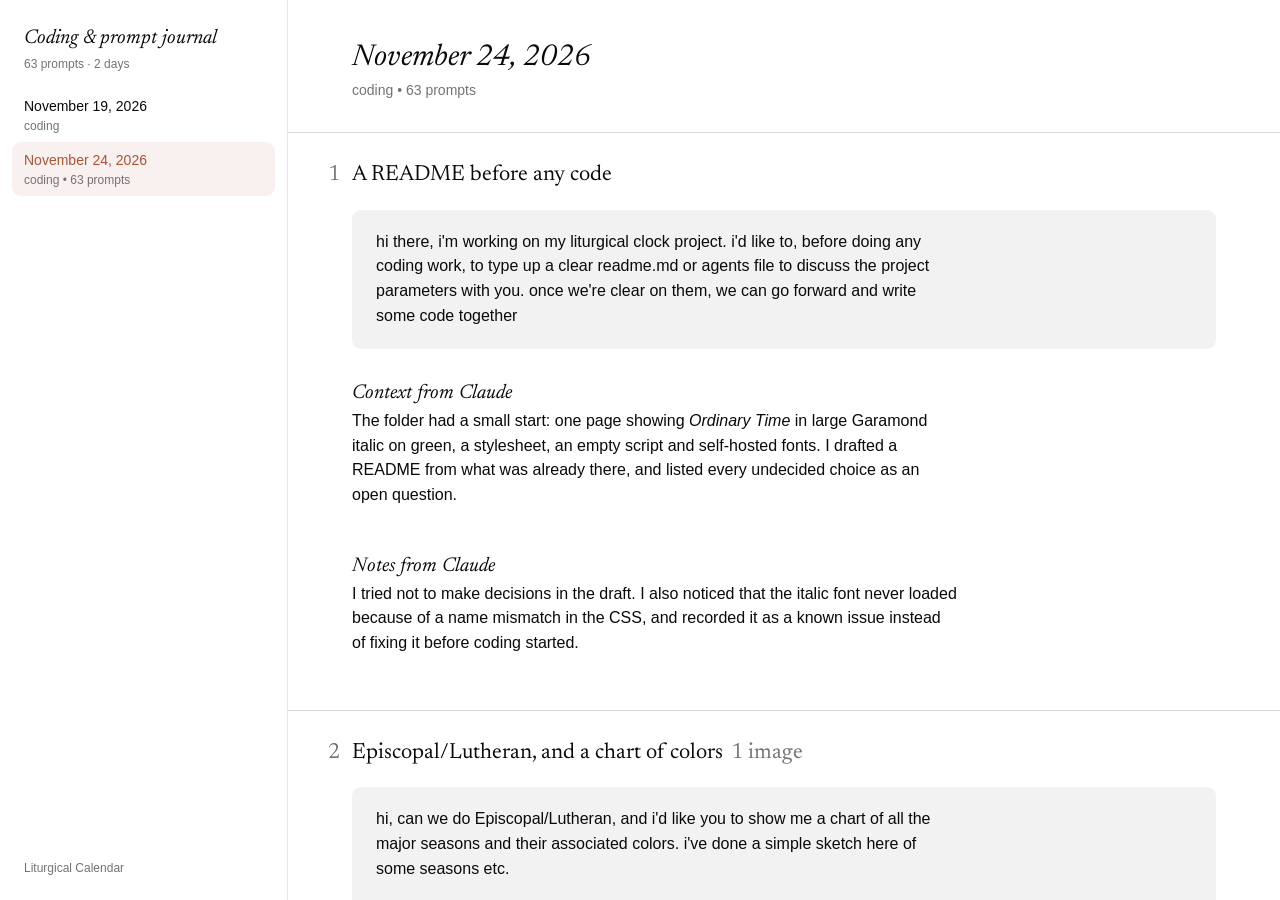
==== commit c4b3909f: "New midnight fade, keyboard testing, dropdown refinements, journal - midnight fade: 15 seconds, swee" ====
--- a/journal.html
+++ b/journal.html
@@ -148,6 +148,44 @@
         .pj-thumbs a:hover img, .pj-thumbs a:focus-visible img { opacity: .85; }
         .pj a { text-decoration-line: underline; text-decoration-style: solid; }
         .pj a:hover, .pj a:active { color: var(--terracotta); }
+        .pj pre {
+            max-width: 100%; margin: .85rem 0; padding: .8rem .95rem; overflow-x: auto;
+            background: color-mix(in srgb, currentColor 7%, transparent); font-size: .85rem;
+        }
+        .pj pre code { font-size: inherit; }
+        .pj-prompt blockquote pre:first-child { margin-top: 0; }
+        .pj table { display: block; overflow-x: auto; margin: .85rem 0; border-collapse: collapse; width: 100%; font-size: .9rem; }
+        .pj th, .pj td {
+            border-bottom: 1px solid color-mix(in srgb, currentColor 20%, transparent);
+            padding: .45rem .7rem .45rem 0; text-align: left; vertical-align: top;
+        }
+        .pj th { font-weight: 500; }
+        .pj td:has(.swatch) { white-space: nowrap; }
+        .swatch {
+            display: inline-block; width: .8em; height: .8em; margin-right: .35em; vertical-align: -.05em;
+            border-radius: 2px; outline: 1px solid rgb(0 0 0 / .15); outline-offset: -1px;
+        }
+        .pj-lightbox {
+            width: 100vw; height: 100dvh; max-width: none; max-height: none;
+            margin: 0; padding: 0; background: transparent; border: 0; overflow: hidden;
+        }
+        .pj-lightbox::backdrop { background: rgb(0 0 0 / .85); }
+        .pj-lightbox:focus { outline: none; }
+        .pj-lightbox-frame {
+            display: grid; grid-template-rows: minmax(0, 1fr) 3rem;
+            justify-items: center; align-items: center;
+            height: 100%; padding: 1.5rem 1.5rem 0; cursor: zoom-out;
+        }
+        .pj-lightbox-frame img {
+            display: block; max-width: min(92vw, 100%); max-height: 100%; width: auto; height: auto;
+            border-radius: 2px; outline: 1px solid rgb(0 0 0 / .1); outline-offset: -1px;
+            animation: pj-fade 120ms ease-out;
+        }
+        @keyframes pj-fade { from { opacity: 0; } }
+        @media (prefers-reduced-motion: reduce) { .pj-lightbox-frame img { animation: none; } }
+        .pj-lightbox-bar { grid-row: 2; display: flex; align-items: center; color: white; font-family: var(--font-ui); font-size: .875rem; }
+        .pj-lightbox-bar button { padding: .25rem .5rem; opacity: .8; }
+        .pj-lightbox-bar button:hover, .pj-lightbox-bar button:focus-visible { opacity: 1; text-decoration: underline; }
         .pj code { font-family: var(--font-mono); font-size: .9em; }
     </style>
 </head>
@@ -157,11 +195,11 @@
     <nav>
         <div class="nav-head">
             <p class="nav-title">Coding &amp; prompt journal</p>
-            <p class="nav-meta">39 prompts · 2 days</p>
+            <p class="nav-meta">63 prompts · 2 days</p>
         </div>
         <ul>
             <li><a href="#2026-11-19"><span class="label">November 19, 2026</span><span class="count">coding</span></a></li>
-            <li><a href="#2026-11-24"><span class="label">November 24, 2026</span><span class="count">coding • 39 prompts</span></a></li>
+            <li><a href="#2026-11-24"><span class="label">November 24, 2026</span><span class="count">coding • 63 prompts</span></a></li>
         </ul>
         <a class="back" href="./">Liturgical Calendar</a>
     </nav>
@@ -192,7 +230,7 @@
         <article class="pj-day" id="2026-11-24">
             <header class="day-header pj-gutter">
                 <h1>November 24, 2026</h1>
-                <p>coding • 39 prompts</p>
+                <p>coding • 63 prompts</p>
             </header>
 
             <div id="prompt-1" class="pj-entry" data-open="true">
@@ -215,7 +253,7 @@
                 </div>
                 <div id="prompt-2-body" class="pj pj-gutter">
                     <div class="pj-prompt"><blockquote><p>hi, can we do Episcopal/Lutheran, and i'd like you to show me a chart of all the major seasons and their associated colors. i've done a simple sketch here of some seasons etc.</p></blockquote><ul class="pj-thumbs"><li><a href="assets/images/2026-11-24-season-sketch.png" target="_blank"><img src="assets/images/2026-11-24-season-sketch.png" alt="Laurel’s sketch: Ordinary Time, Easter, Triduum, Advent and Pentecost as color swatches with tone-on-tone italic names"></a></li></ul></div>
-                    <section><h3>Context from Claude</h3><div><p>Laurel shared a sketch of five swatches (Ordinary Time, Easter, Triduum, Advent, Pentecost), each with its name in tone-on-tone italic. I drew the whole 2026–27 church year in those colors, with a strip showing each season's length.</p></div></section>
+                    <section><h3>Context from Claude</h3><div><p>Laurel shared a sketch of five swatches (Ordinary Time, Easter, Triduum, Advent, Pentecost), each with its name in tone-on-tone italic. I drew the whole 2026–27 church year in those colors, with a strip showing each season's length.</p><ul class="pj-thumbs"><li><a href="assets/images/2026-11-24-chart-episcopal-lutheran.png" target="_blank"><img src="assets/images/2026-11-24-chart-episcopal-lutheran.png" alt="Claude’s chart of the 2026–27 Episcopal/Lutheran year: a strip showing each season’s length, and a swatch for each season with its dates and color"></a></li></ul></div></section>
                     <section><h3>Notes from Claude</h3><div><p>The chart raised that these traditions don't say "Ordinary Time". They call it the Season after Epiphany or after Pentecost. That turned out to matter a lot.</p></div></section>
                 </div>
             </div>
@@ -227,7 +265,7 @@
                 </div>
                 <div id="prompt-3-body" class="pj pj-gutter">
                     <div class="pj-prompt"><blockquote><p>can you give me these without images but include the colors in a table</p></blockquote></div>
-                    <section><h3>Context from Claude</h3><div><p>I put each season's dates, length, liturgical color and background and text color codes in a table, plus the white and red feast days that fall in the green seasons.</p></div></section>
+                    <section><h3>Context from Claude</h3><div><p>I put each season's dates, length, liturgical color and background and text color codes in a table, plus the white and red feast days that fall in the green seasons.</p><table><thead><tr><th>Season</th><th>2026–27 dates</th><th>Days</th><th>Liturgical color</th><th>Background</th><th>Text</th></tr></thead><tbody><tr><td>Advent</td><td>Nov 29 – Dec 24</td><td>26</td><td>Blue (Lutheran; Episcopal often blue or purple)</td><td><span class="swatch" style="background:#203f8a"></span><code>#203f8a</code></td><td><span class="swatch" style="background:#2f55ab"></span><code>#2f55ab</code></td></tr><tr><td>Christmas</td><td>Dec 25 – Jan 5</td><td>12</td><td>White or gold</td><td><span class="swatch" style="background:#d3a24c"></span><code>#d3a24c</code></td><td><span class="swatch" style="background:#b8873a"></span><code>#b8873a</code></td></tr><tr><td>Epiphany</td><td>Jan 6</td><td>1</td><td>White</td><td><span class="swatch" style="background:#ffffff"></span><code>#ffffff</code></td><td><span class="swatch" style="background:#d4d4d4"></span><code>#d4d4d4</code></td></tr><tr><td>Season after Epiphany</td><td>Jan 7 – Feb 9</td><td>34</td><td>Green</td><td><span class="swatch" style="background:#345f19"></span><code>#345f19</code></td><td><span class="swatch" style="background:#437a22"></span><code>#437a22</code></td></tr><tr><td>Lent</td><td>Feb 10 (Ash Wednesday) – Mar 20</td><td>39</td><td>Purple (Episcopal also unbleached linen)</td><td><span class="swatch" style="background:#73137a"></span><code>#73137a</code></td><td><span class="swatch" style="background:#8c2a93"></span><code>#8c2a93</code></td></tr><tr><td>Holy Week</td><td>Mar 21 (Palm Sunday) – Mar 24</td><td>4</td><td>Scarlet or deep red</td><td><span class="swatch" style="background:#9e1427"></span><code>#9e1427</code></td><td><span class="swatch" style="background:#b82236"></span><code>#b82236</code></td></tr><tr><td>Triduum</td><td>Mar 25 – Mar 27</td><td>3</td><td>Maundy Thursday scarlet or white; Good Friday bare or black; Easter Vigil white or gold</td><td><span class="swatch" style="background:#1c1a1a"></span><code>#1c1a1a</code></td><td><span class="swatch" style="background:#383434"></span><code>#383434</code></td></tr><tr><td>Easter</td><td>Mar 28 – May 15</td><td>49</td><td>White or gold</td><td><span class="swatch" style="background:#ffffff"></span><code>#ffffff</code></td><td><span class="swatch" style="background:#cfcfcf"></span><code>#cfcfcf</code></td></tr><tr><td>Pentecost</td><td>May 16</td><td>1</td><td>Red</td><td><span class="swatch" style="background:#911d14"></span><code>#911d14</code></td><td><span class="swatch" style="background:#a9281e"></span><code>#a9281e</code></td></tr><tr><td>Season after Pentecost</td><td>May 17 – Nov 27</td><td>195</td><td>Green</td><td><span class="swatch" style="background:#345f19"></span><code>#345f19</code></td><td><span class="swatch" style="background:#437a22"></span><code>#437a22</code></td></tr></tbody></table><p>Feast days in the green seasons that take another color:</p><table><thead><tr><th>Feast day</th><th>Falls in</th><th>Color</th></tr></thead><tbody><tr><td>Baptism of Our Lord</td><td>Season after Epiphany (first Sunday)</td><td>White</td></tr><tr><td>Transfiguration</td><td>Season after Epiphany (last Sunday)</td><td>White</td></tr><tr><td>Trinity Sunday</td><td>Season after Pentecost (first Sunday)</td><td>White</td></tr><tr><td>Reformation Sunday (Lutheran)</td><td>Season after Pentecost (late October)</td><td>Red</td></tr><tr><td>All Saints</td><td>Season after Pentecost (Nov 1 or the Sunday after)</td><td>White</td></tr><tr><td>Christ the King</td><td>Season after Pentecost (last Sunday)</td><td>White</td></tr></tbody></table></div></section>
                     <section><h3>Notes from Claude</h3><div><p>The table made the color codes easy to copy, and later they went straight into the stylesheet.</p></div></section>
                 </div>
             </div>
@@ -239,7 +277,7 @@
                 </div>
                 <div id="prompt-4-body" class="pj pj-gutter">
                     <div class="pj-prompt"><blockquote><p>can we also go to Catholic/Roman becuse i want to include ordinary time thanks</p></blockquote></div>
-                    <section><h3>Context from Claude</h3><div><p>The name "Ordinary Time" decided the tradition. I redid the dates for the Catholic year and updated the README.</p></div></section>
+                    <section><h3>Context from Claude</h3><div><p>The name "Ordinary Time" decided the tradition. I redid the dates for the Catholic year and updated the README.</p><table><thead><tr><th>Season</th><th>2026–27 dates</th><th>Days</th><th>Liturgical color</th><th>Background</th><th>Text</th></tr></thead><tbody><tr><td>Advent</td><td>Nov 29 – Dec 24</td><td>26</td><td>Violet</td><td><span class="swatch" style="background:#73137a"></span><code>#73137a</code></td><td><span class="swatch" style="background:#8c2a93"></span><code>#8c2a93</code></td></tr><tr><td>Christmas</td><td>Dec 25 – Jan 10 (Baptism of the Lord)</td><td>17</td><td>White or gold</td><td><span class="swatch" style="background:#ffffff"></span><code>#ffffff</code></td><td><span class="swatch" style="background:#d4d4d4"></span><code>#d4d4d4</code></td></tr><tr><td>Ordinary Time</td><td>Jan 11 – Feb 9</td><td>30</td><td>Green</td><td><span class="swatch" style="background:#345f19"></span><code>#345f19</code></td><td><span class="swatch" style="background:#437a22"></span><code>#437a22</code></td></tr><tr><td>Lent</td><td>Feb 10 (Ash Wednesday) – Mar 20</td><td>39</td><td>Violet</td><td><span class="swatch" style="background:#73137a"></span><code>#73137a</code></td><td><span class="swatch" style="background:#8c2a93"></span><code>#8c2a93</code></td></tr><tr><td>Holy Week (end of Lent)</td><td>Mar 21 (Palm Sunday) – Mar 24</td><td>4</td><td>Violet; Palm Sunday is red</td><td><span class="swatch" style="background:#73137a"></span><code>#73137a</code></td><td><span class="swatch" style="background:#8c2a93"></span><code>#8c2a93</code></td></tr><tr><td>Paschal Triduum</td><td>Mar 25 – Mar 27</td><td>3</td><td>Holy Thursday white; Good Friday red; Easter Vigil white</td><td><span class="swatch" style="background:#d3a24c"></span><code>#d3a24c</code></td><td><span class="swatch" style="background:#b8873a"></span><code>#b8873a</code></td></tr><tr><td>Easter</td><td>Mar 28 – May 16</td><td>50</td><td>White or gold</td><td><span class="swatch" style="background:#ffffff"></span><code>#ffffff</code></td><td><span class="swatch" style="background:#cfcfcf"></span><code>#cfcfcf</code></td></tr><tr><td>Pentecost (last day of Easter)</td><td>May 16</td><td>1</td><td>Red</td><td><span class="swatch" style="background:#911d14"></span><code>#911d14</code></td><td><span class="swatch" style="background:#a9281e"></span><code>#a9281e</code></td></tr><tr><td>Ordinary Time</td><td>May 17 – Nov 27</td><td>195</td><td>Green</td><td><span class="swatch" style="background:#345f19"></span><code>#345f19</code></td><td><span class="swatch" style="background:#437a22"></span><code>#437a22</code></td></tr></tbody></table><p>Single days that take another color:</p><table><thead><tr><th>Day</th><th>2026–27 date</th><th>Color</th><th>Background</th><th>Text</th></tr></thead><tbody><tr><td>Gaudete Sunday (Advent 3)</td><td>Dec 13</td><td>Rose</td><td><span class="swatch" style="background:#d68fa6"></span><code>#d68fa6</code></td><td><span class="swatch" style="background:#c47790"></span><code>#c47790</code></td></tr><tr><td>Epiphany</td><td>Jan 3</td><td>White or gold</td><td><span class="swatch" style="background:#ffffff"></span><code>#ffffff</code></td><td><span class="swatch" style="background:#d4d4d4"></span><code>#d4d4d4</code></td></tr><tr><td>Laetare Sunday (Lent 4)</td><td>Mar 7</td><td>Rose</td><td><span class="swatch" style="background:#d68fa6"></span><code>#d68fa6</code></td><td><span class="swatch" style="background:#c47790"></span><code>#c47790</code></td></tr><tr><td>Palm Sunday</td><td>Mar 21</td><td>Red</td><td><span class="swatch" style="background:#911d14"></span><code>#911d14</code></td><td><span class="swatch" style="background:#a9281e"></span><code>#a9281e</code></td></tr><tr><td>Holy Thursday (evening)</td><td>Mar 25</td><td>White</td><td><span class="swatch" style="background:#ffffff"></span><code>#ffffff</code></td><td><span class="swatch" style="background:#d4d4d4"></span><code>#d4d4d4</code></td></tr><tr><td>Good Friday</td><td>Mar 26</td><td>Red</td><td><span class="swatch" style="background:#911d14"></span><code>#911d14</code></td><td><span class="swatch" style="background:#a9281e"></span><code>#a9281e</code></td></tr><tr><td>Easter Vigil</td><td>Mar 27 (night)</td><td>White or gold</td><td><span class="swatch" style="background:#d3a24c"></span><code>#d3a24c</code></td><td><span class="swatch" style="background:#b8873a"></span><code>#b8873a</code></td></tr><tr><td>Trinity Sunday</td><td>May 23</td><td>White</td><td><span class="swatch" style="background:#ffffff"></span><code>#ffffff</code></td><td><span class="swatch" style="background:#d4d4d4"></span><code>#d4d4d4</code></td></tr><tr><td>All Saints</td><td>Nov 1</td><td>White</td><td><span class="swatch" style="background:#ffffff"></span><code>#ffffff</code></td><td><span class="swatch" style="background:#d4d4d4"></span><code>#d4d4d4</code></td></tr><tr><td>Christ the King</td><td>Nov 21</td><td>White</td><td><span class="swatch" style="background:#ffffff"></span><code>#ffffff</code></td><td><span class="swatch" style="background:#d4d4d4"></span><code>#d4d4d4</code></td></tr></tbody></table></div></section>
                     <section><h3>Notes from Claude</h3><div><p>The Catholic version changes a few things: Christmas runs through the Baptism of the Lord, Holy Week is part of Lent, and rose appears on Gaudete and Laetare Sundays.</p></div></section>
                 </div>
             </div>
@@ -251,7 +289,7 @@
                 </div>
                 <div id="prompt-5-body" class="pj pj-gutter">
                     <div class="pj-prompt"><blockquote><p>can you show me the images of the times again? also i'm wondering if we might be able to do a simplified calendar for now, because all the details are a little overwhelming... but i don't want to be inaccurate...</p></blockquote><ul class="pj-thumbs"><li><a href="assets/images/2026-11-24-calendar-wheel.png" target="_blank"><img src="assets/images/2026-11-24-calendar-wheel.png" alt="A wheel diagram of the liturgical year with seven seasons: Advent, Christmas, Ordinary Time, Lent, Triduum, Easter, Ordinary Time"></a></li></ul></div>
-                    <section><h3>Context from Claude</h3><div><p>Laurel shared a wheel diagram of the year with seven seasons. I showed those seven as swatches and wrote the start and end rules into the README.</p></div></section>
+                    <section><h3>Context from Claude</h3><div><p>Laurel shared a wheel diagram of the year with seven seasons. I showed those seven as swatches and wrote the start and end rules into the README.</p><ul class="pj-thumbs"><li><a href="assets/images/2026-11-24-chart-seven-seasons.png" target="_blank"><img src="assets/images/2026-11-24-chart-seven-seasons.png" alt="Claude’s chart of the seven simplified Catholic seasons for 2026–27, with dates and colors"></a></li></ul></div></section>
                     <section><h3>Notes from Claude</h3><div><p>The key idea: naming the <em>season</em> is always accurate. Feast-day colors are a separate layer on top. Gold for the Triduum is a design choice, since its real colors change each day.</p></div></section>
                 </div>
             </div>
@@ -275,7 +313,7 @@
                 </div>
                 <div id="prompt-7-body" class="pj pj-gutter">
                     <div class="pj-prompt"><blockquote><p>can you show me these 3 red holidays in addition to the simplified 7?</p></blockquote></div>
-                    <section><h3>Context from Claude</h3><div><p>I drew the seven seasons with the three red days as thin slivers in the year strip, and as their own swatches below.</p></div></section>
+                    <section><h3>Context from Claude</h3><div><p>I drew the seven seasons with the three red days as thin slivers in the year strip, and as their own swatches below.</p><ul class="pj-thumbs"><li><a href="assets/images/2026-11-24-chart-seven-seasons-red-days.png" target="_blank"><img src="assets/images/2026-11-24-chart-seven-seasons-red-days.png" alt="Claude’s chart of the seven seasons plus Palm Sunday, Good Friday and Pentecost in red"></a></li></ul></div></section>
                     <section><h3>Notes from Claude</h3><div><p>Seeing the red days inside Lent, the Triduum and Easter made it clear they interrupt a season rather than replace it.</p></div></section>
                 </div>
             </div>
@@ -661,12 +699,354 @@
                 </div>
             </div>
 
+            <div id="prompt-40" class="pj-entry" data-open="true">
+                <div class="pj-head">
+                    <span class="pj-number">40</span>
+                    <h2 class="pj-title"><span class="pj-title-text">Where were the images?</span><button type="button" class="pj-chevron" aria-expanded="true" aria-controls="prompt-40-body" aria-label="Collapse"><svg aria-hidden="true" viewBox="0 0 16 16" fill="none" stroke="currentColor" stroke-width="1.5" stroke-linecap="round"><path d="M3 8h10"></path><path class="pj-toggle-bar" d="M8 3v10"></path></svg></button></h2>
+                    <span aria-hidden="true" class="pj-head-rule"></span>
+                </div>
+                <div id="prompt-40-body" class="pj pj-gutter">
+                    <div class="pj-prompt"><blockquote><p>in my prompt journal, when i said "can we also go to Catholic/Roman becuse i want to include ordinary time thanks" you gave me a screenshot of some possible images - can you please include this in the prompt journal</p></blockquote></div>
+                    <section><h3>Context from Claude</h3><div><p>That reply was actually two tables. The charts came with prompts 2, 5 and 7, so I rebuilt those three charts, took screenshots and added each one under the prompt it answered.</p></div></section>
+                    <section><h3>Notes from Claude</h3><div><p>The charts were drawn in the chat, not saved, so the screenshots are faithful rebuilds rather than the originals.</p></div></section>
+                </div>
+            </div>
+            <div id="prompt-41" class="pj-entry" data-open="true">
+                <div class="pj-head">
+                    <span class="pj-number">41</span>
+                    <h2 class="pj-title"><span class="pj-title-text">The tables, too</span><button type="button" class="pj-chevron" aria-expanded="true" aria-controls="prompt-41-body" aria-label="Collapse"><svg aria-hidden="true" viewBox="0 0 16 16" fill="none" stroke="currentColor" stroke-width="1.5" stroke-linecap="round"><path d="M3 8h10"></path><path class="pj-toggle-bar" d="M8 3v10"></path></svg></button></h2>
+                    <span aria-hidden="true" class="pj-head-rule"></span>
+                </div>
+                <div id="prompt-41-body" class="pj pj-gutter">
+                    <div class="pj-prompt"><blockquote><p>ooh yes, after i said "hi, can we do Episcopal/Lutheran, and i'd like you to show me a chart of all the major seasons and their associated colors. i've done a simple sketch here of some seasons etc." you gave me images and also a chart with colors</p></blockquote></div>
+                    <section><h3>Context from Claude</h3><div><p>The chart from prompt 2 was already in. I also added the tables from prompts 3 and 4 as real tables, in Celine's table style, with a small swatch next to each color code.</p></div></section>
+                </div>
+            </div>
+            <div id="prompt-42" class="pj-entry" data-open="true">
+                <div class="pj-head">
+                    <span class="pj-number">42</span>
+                    <h2 class="pj-title"><span class="pj-title-text">Boot locally</span><button type="button" class="pj-chevron" aria-expanded="true" aria-controls="prompt-42-body" aria-label="Collapse"><svg aria-hidden="true" viewBox="0 0 16 16" fill="none" stroke="currentColor" stroke-width="1.5" stroke-linecap="round"><path d="M3 8h10"></path><path class="pj-toggle-bar" d="M8 3v10"></path></svg></button></h2>
+                    <span aria-hidden="true" class="pj-head-rule"></span>
+                </div>
+                <div id="prompt-42-body" class="pj pj-gutter">
+                    <div class="pj-prompt"><blockquote><p>boot locally pls</p></blockquote></div>
+                    <section><h3>Context from Claude</h3><div><p>The local server from earlier was still running, so I opened the journal in the app's browser pane.</p></div></section>
+                </div>
+            </div>
+            <div id="prompt-43" class="pj-entry" data-open="true">
+                <div class="pj-head">
+                    <span class="pj-number">43</span>
+                    <h2 class="pj-title"><span class="pj-title-text">A lightbox</span><button type="button" class="pj-chevron" aria-expanded="true" aria-controls="prompt-43-body" aria-label="Collapse"><svg aria-hidden="true" viewBox="0 0 16 16" fill="none" stroke="currentColor" stroke-width="1.5" stroke-linecap="round"><path d="M3 8h10"></path><path class="pj-toggle-bar" d="M8 3v10"></path></svg></button></h2>
+                    <span aria-hidden="true" class="pj-head-rule"></span>
+                </div>
+                <div id="prompt-43-body" class="pj pj-gutter">
+                    <div class="pj-prompt"><blockquote><p>for the image you added to step 2, thanks, can we have this open in a simple lightbox that can be closed?</p></blockquote></div>
+                    <section><h3>Context from Claude</h3><div><p>Every image in the journal now opens in a lightbox like Celine's: a dark backdrop, the image fitted to the window and a quick fade-in. Click anywhere, press Escape or use Close to go back.</p></div></section>
+                </div>
+            </div>
+            <div id="prompt-44" class="pj-entry" data-open="true">
+                <div class="pj-head">
+                    <span class="pj-number">44</span>
+                    <h2 class="pj-title"><span class="pj-title-text">A link preview that changes</span><button type="button" class="pj-chevron" aria-expanded="true" aria-controls="prompt-44-body" aria-label="Collapse"><svg aria-hidden="true" viewBox="0 0 16 16" fill="none" stroke="currentColor" stroke-width="1.5" stroke-linecap="round"><path d="M3 8h10"></path><path class="pj-toggle-bar" d="M8 3v10"></path></svg></button></h2>
+                    <span aria-hidden="true" class="pj-head-rule"></span>
+                </div>
+                <div id="prompt-44-body" class="pj pj-gutter">
+                    <div class="pj-prompt"><blockquote><p>thanks! would it be possible to add a changing social image - so the image is basically just what appears on the site (without the circle in the upper right hand corner)? so when i text someone this website, it shows the current season with its color correctly</p></blockquote></div>
+                    <section><h3>Context from Claude</h3><div><p>Link previews read a fixed image address and don't run the page's JavaScript. So there are now nine preview images, one screenshot of the real page per season or red day, and the page's preview tags point at today's.</p></div></section>
+                </div>
+            </div>
+            <div id="prompt-45" class="pj-entry" data-open="true">
+                <div class="pj-head">
+                    <span class="pj-number">45</span>
+                    <h2 class="pj-title"><span class="pj-title-text">Like pentad.world?</span><button type="button" class="pj-chevron" aria-expanded="true" aria-controls="prompt-45-body" aria-label="Collapse"><svg aria-hidden="true" viewBox="0 0 16 16" fill="none" stroke="currentColor" stroke-width="1.5" stroke-linecap="round"><path d="M3 8h10"></path><path class="pj-toggle-bar" d="M8 3v10"></path></svg></button></h2>
+                    <span aria-hidden="true" class="pj-head-rule"></span>
+                </div>
+                <div id="prompt-45-body" class="pj pj-gutter">
+                    <div class="pj-prompt"><blockquote><p>note that i know this is complicated. on another project i did, <a href="https://pentad.world" target="_blank">https://pentad.world</a>, we had to set up a separate server to serve the social image. maybe we could use a similar technique?</p></blockquote></div>
+                    <section><h3>Context from Claude</h3><div><p>Both work. A separate server would pick the image each time a link is shared; a nightly GitHub job keeps everything in the repo. Laurel chose the nightly job (prompt 47).</p></div></section>
+                </div>
+            </div>
+            <div id="prompt-46" class="pj-entry" data-open="true">
+                <div class="pj-head">
+                    <span class="pj-number">46</span>
+                    <h2 class="pj-title"><span class="pj-title-text">A favicon in the season's color</span><button type="button" class="pj-chevron" aria-expanded="true" aria-controls="prompt-46-body" aria-label="Collapse"><svg aria-hidden="true" viewBox="0 0 16 16" fill="none" stroke="currentColor" stroke-width="1.5" stroke-linecap="round"><path d="M3 8h10"></path><path class="pj-toggle-bar" d="M8 3v10"></path></svg></button></h2>
+                    <span aria-hidden="true" class="pj-head-rule"></span>
+                </div>
+                <div id="prompt-46-body" class="pj pj-gutter">
+                    <div class="pj-prompt"><blockquote><p>could we also do a favicon that is simply a square single color of the background color?</p></blockquote></div>
+                    <section><h3>Context from Claude</h3><div><p>The page's script draws the favicon: a plain square in the season's background color, read from the stylesheet, so there's no image file to maintain.</p></div></section>
+                </div>
+            </div>
+            <div id="prompt-47" class="pj-entry" data-open="true">
+                <div class="pj-head">
+                    <span class="pj-number">47</span>
+                    <h2 class="pj-title"><span class="pj-title-text">The nightly job</span><button type="button" class="pj-chevron" aria-expanded="true" aria-controls="prompt-47-body" aria-label="Collapse"><svg aria-hidden="true" viewBox="0 0 16 16" fill="none" stroke="currentColor" stroke-width="1.5" stroke-linecap="round"><path d="M3 8h10"></path><path class="pj-toggle-bar" d="M8 3v10"></path></svg></button></h2>
+                    <span aria-hidden="true" class="pj-head-rule"></span>
+                </div>
+                <div id="prompt-47-body" class="pj pj-gutter">
+                    <div class="pj-prompt"><blockquote><p>let's do this version. yes push. i will do the setting change now</p></blockquote></div>
+                    <section><h3>Context from Claude</h3><div><p>Pushed, including <code>.github/workflows/publish.yml</code>, which publishes the site on every push and just after midnight Chicago time, pointing the preview at the new day first. Laurel switched the repo's Pages source to GitHub Actions, and the first run succeeded.</p></div></section>
+                    <section><h3>Notes from Claude</h3><div><p>The first real test is Saturday night, when Ordinary Time turns to Advent.</p></div></section>
+                </div>
+            </div>
+            <div id="prompt-48" class="pj-entry" data-open="true">
+                <div class="pj-head">
+                    <span class="pj-number">48</span>
+                    <h2 class="pj-title"><span class="pj-title-text">The size of a tittle</span><button type="button" class="pj-chevron" aria-expanded="true" aria-controls="prompt-48-body" aria-label="Collapse"><svg aria-hidden="true" viewBox="0 0 16 16" fill="none" stroke="currentColor" stroke-width="1.5" stroke-linecap="round"><path d="M3 8h10"></path><path class="pj-toggle-bar" d="M8 3v10"></path></svg></button></h2>
+                    <span aria-hidden="true" class="pj-head-rule"></span>
+                </div>
+                <div id="prompt-48-body" class="pj pj-gutter">
+                    <div class="pj-prompt"><blockquote><p>can we increase the size of the circle in the upper right corner to be 16px on each side? i'm trying to get it to be the same size as the tittle on the lowercase 'i' in garamond at the width of my macbook air 13"</p></blockquote></div>
+                    <section><h3>Context from Claude</h3><div><p>The dot went from 12px to 16px.</p></div></section>
+                    <section><h3>Notes from Claude</h3><div><p>A nice way to size it: match the dot to the dot on the i in the season's own type.</p></div></section>
+                </div>
+            </div>
+            <div id="prompt-49" class="pj-entry" data-open="true">
+                <div class="pj-head">
+                    <span class="pj-number">49</span>
+                    <h2 class="pj-title"><span class="pj-title-text">Previewing midnight</span><button type="button" class="pj-chevron" aria-expanded="true" aria-controls="prompt-49-body" aria-label="Collapse"><svg aria-hidden="true" viewBox="0 0 16 16" fill="none" stroke="currentColor" stroke-width="1.5" stroke-linecap="round"><path d="M3 8h10"></path><path class="pj-toggle-bar" d="M8 3v10"></path></svg></button></h2>
+                    <span aria-hidden="true" class="pj-head-rule"></span>
+                </div>
+                <div id="prompt-49-body" class="pj pj-gutter">
+                    <div class="pj-prompt"><blockquote><p>thanks! is there a way we can preview midnight fade? how would you recommend we do that?</p></blockquote></div>
+                    <section><h3>Context from Claude</h3><div><p>It was already possible: <code>?date=2026-11-28&amp;next</code> shows that date and, after 5 seconds, plays the midnight fade into the next day.</p></div></section>
+                </div>
+            </div>
+            <div id="prompt-50" class="pj-entry" data-open="true">
+                <div class="pj-head">
+                    <span class="pj-number">50</span>
+                    <h2 class="pj-title"><span class="pj-title-text">A fade that sweeps</span><span class="pj-count">1 image</span><button type="button" class="pj-chevron" aria-expanded="true" aria-controls="prompt-50-body" aria-label="Collapse"><svg aria-hidden="true" viewBox="0 0 16 16" fill="none" stroke="currentColor" stroke-width="1.5" stroke-linecap="round"><path d="M3 8h10"></path><path class="pj-toggle-bar" d="M8 3v10"></path></svg></button></h2>
+                    <span aria-hidden="true" class="pj-head-rule"></span>
+                </div>
+                <div id="prompt-50-body" class="pj pj-gutter">
+                    <div class="pj-prompt"><blockquote><p>thanks for showing me these. can we change how the fade works? i'd like it to be a bit faster, maybe 15 seconds, and for it to gradate between the two layers horizontally. as if advent for example is the bottom layer, and ordinary time is the top layer. ordinary time starts gradually disappearing from the right, where it gradates to 0% opacity. here is a mockup of that transition</p></blockquote><ul class="pj-thumbs"><li><a href="assets/images/2026-11-24-fade-mockup.png" target="_blank"><img src="assets/images/2026-11-24-fade-mockup.png" alt="Laurel’s mockup: three frames of Ordinary Time green fading out from the right to reveal Advent violet"></a></li></ul></div>
+                    <section><h3>Context from Claude</h3><div><p>Now the page switches to the new season underneath, and a copy of the old season lies on top with a gradient mask. The mask's soft edge, a quarter of the screen wide, sweeps from right to left over 15 seconds.</p><ul class="pj-thumbs"><li><a href="assets/images/2026-11-24-fade-test-frames.png" target="_blank"><img src="assets/images/2026-11-24-fade-test-frames.png" alt="Claude’s test frames of the new fade, matching the mockup"></a></li></ul></div></section>
+                    <section><h3>Notes from Claude</h3><div><p>My test frames matched the mockup closely, which made it easy to check.</p></div></section>
+                </div>
+            </div>
+            <div id="prompt-51" class="pj-entry" data-open="true">
+                <div class="pj-head">
+                    <span class="pj-number">51</span>
+                    <h2 class="pj-title"><span class="pj-title-text">The dot and the favicon</span><button type="button" class="pj-chevron" aria-expanded="true" aria-controls="prompt-51-body" aria-label="Collapse"><svg aria-hidden="true" viewBox="0 0 16 16" fill="none" stroke="currentColor" stroke-width="1.5" stroke-linecap="round"><path d="M3 8h10"></path><path class="pj-toggle-bar" d="M8 3v10"></path></svg></button></h2>
+                    <span aria-hidden="true" class="pj-head-rule"></span>
+                </div>
+                <div id="prompt-51-body" class="pj pj-gutter">
+                    <div class="pj-prompt"><blockquote><p>is it possible to include the dot with the layers? it's a bit awkward how it changes quickly. i also wonder if the favicon could only shift after advent is fully here?</p></blockquote></div>
+                    <section><h3>Context from Claude</h3><div><p>The top layer now has its own copy of the dot in the old color, so the dot fades with everything else. The real dot stays clickable underneath. The favicon now waits until the fade has finished.</p></div></section>
+                </div>
+            </div>
+            <div id="prompt-52" class="pj-entry" data-open="true">
+                <div class="pj-head">
+                    <span class="pj-number">52</span>
+                    <h2 class="pj-title"><span class="pj-title-text">Great</span><button type="button" class="pj-chevron" aria-expanded="true" aria-controls="prompt-52-body" aria-label="Collapse"><svg aria-hidden="true" viewBox="0 0 16 16" fill="none" stroke="currentColor" stroke-width="1.5" stroke-linecap="round"><path d="M3 8h10"></path><path class="pj-toggle-bar" d="M8 3v10"></path></svg></button></h2>
+                    <span aria-hidden="true" class="pj-head-rule"></span>
+                </div>
+                <div id="prompt-52-body" class="pj pj-gutter">
+                    <div class="pj-prompt"><blockquote><p>thanks this is great!</p></blockquote></div>
+                </div>
+            </div>
+            <div id="prompt-53" class="pj-entry" data-open="true">
+                <div class="pj-head">
+                    <span class="pj-number">53</span>
+                    <h2 class="pj-title"><span class="pj-title-text">To the end of the year</span><button type="button" class="pj-chevron" aria-expanded="true" aria-controls="prompt-53-body" aria-label="Collapse"><svg aria-hidden="true" viewBox="0 0 16 16" fill="none" stroke="currentColor" stroke-width="1.5" stroke-linecap="round"><path d="M3 8h10"></path><path class="pj-toggle-bar" d="M8 3v10"></path></svg></button></h2>
+                    <span aria-hidden="true" class="pj-head-rule"></span>
+                </div>
+                <div id="prompt-53-body" class="pj pj-gutter">
+                    <div class="pj-prompt"><blockquote><p>can we also update the date chooser at top. right now we're in ordinary time but there is nothing shown after it. i feel we should always see to the end of the current calendar year at least</p></blockquote></div>
+                    <section><h3>Context from Claude</h3><div><p>The dropdown now continues past the end of the church year to at least December 31, so in the fall it shows the coming Advent and Christmas. A season that starts before the year ends is listed whole.</p></div></section>
+                </div>
+            </div>
+            <div id="prompt-54" class="pj-entry" data-open="true">
+                <div class="pj-head">
+                    <span class="pj-number">54</span>
+                    <h2 class="pj-title"><span class="pj-title-text">The dropdown as text</span><button type="button" class="pj-chevron" aria-expanded="true" aria-controls="prompt-54-body" aria-label="Collapse"><svg aria-hidden="true" viewBox="0 0 16 16" fill="none" stroke="currentColor" stroke-width="1.5" stroke-linecap="round"><path d="M3 8h10"></path><path class="pj-toggle-bar" d="M8 3v10"></path></svg></button></h2>
+                    <span aria-hidden="true" class="pj-head-rule"></span>
+                </div>
+                <div id="prompt-54-body" class="pj pj-gutter">
+                    <div class="pj-prompt"><blockquote><p>can you give me the whole ui as ascii like this so i can play with it:</p><pre><code>Advent ... Nov 29 – Dec 24
+Christmas ... Dec 25 – Jan 10
+----------------
+→ 2026–27
+→ Today</code></pre></blockquote></div>
+                    <section><h3>Context from Claude</h3><div><p>I sent the whole dropdown as plain text to edit and paste back.</p></div></section>
+                    <section><h3>Notes from Claude</h3><div><p>Editing the menu as text turned out to be a quick way to design it.</p></div></section>
+                </div>
+            </div>
+            <div id="prompt-55" class="pj-entry" data-open="true">
+                <div class="pj-head">
+                    <span class="pj-number">55</span>
+                    <h2 class="pj-title"><span class="pj-title-text">A down arrow, and circles</span><button type="button" class="pj-chevron" aria-expanded="true" aria-controls="prompt-55-body" aria-label="Collapse"><svg aria-hidden="true" viewBox="0 0 16 16" fill="none" stroke="currentColor" stroke-width="1.5" stroke-linecap="round"><path d="M3 8h10"></path><path class="pj-toggle-bar" d="M8 3v10"></path></svg></button></h2>
+                    <span aria-hidden="true" class="pj-head-rule"></span>
+                </div>
+                <div id="prompt-55-body" class="pj pj-gutter">
+                    <div class="pj-prompt"><blockquote><pre><code>Viewing Tue, Nov 24, 2026 (today)
+← 2024–25
+----- 2025 -----
+Advent ... Nov 30 – Dec 24
+Christmas ... Dec 25 – Jan 11
+----- 2026 -----
+Ordinary Time ... Jan 12 – Feb 17
+Lent ... Feb 18 – Mar 28
+Palm Sunday ... Mar 29
+Lent ... Mar 30 – Apr 1
+Triduum ... Apr 2
+Good Friday ... Apr 3
+Triduum ... Apr 4
+Easter ... Apr 5 – May 23
+Pentecost ... May 24
+Ordinary Time ... May 25 – Nov 28
+Advent ... Nov 29 – Dec 24
+Christmas ... Dec 25 – Jan 10
+----------------
+→ 2026–27
+↓ Today</code></pre><p>can we replace today's arrow with a down arrow? also, can you give me some possible circle unicodes that are the same width as the arrows? like bullet, big circle, other circles, etc?</p></blockquote></div>
+                    <section><h3>Context from Claude</h3><div><p>"→ Today" became "↓ Today". I measured candidate circles in the Mac system font against the arrow's width: ● and ○ came closest.</p></div></section>
+                </div>
+            </div>
+            <div id="prompt-56" class="pj-entry" data-open="true">
+                <div class="pj-head">
+                    <span class="pj-number">56</span>
+                    <h2 class="pj-title"><span class="pj-title-text">Dots for the red days</span><button type="button" class="pj-chevron" aria-expanded="true" aria-controls="prompt-56-body" aria-label="Collapse"><svg aria-hidden="true" viewBox="0 0 16 16" fill="none" stroke="currentColor" stroke-width="1.5" stroke-linecap="round"><path d="M3 8h10"></path><path class="pj-toggle-bar" d="M8 3v10"></path></svg></button></h2>
+                    <span aria-hidden="true" class="pj-head-rule"></span>
+                </div>
+                <div id="prompt-56-body" class="pj pj-gutter">
+                    <div class="pj-prompt"><blockquote><pre><code>Viewing Tue, Nov 24, 2026 (today)
+← 2024–25
+----- 2025 -----
+Advent ... Nov 30 – Dec 24
+Christmas ... Dec 25 – Jan 11
+----- 2026 -----
+Ordinary Time ... Jan 12 – Feb 17
+Lent ... Feb 18 – Mar 28
+● Palm Sunday ... Mar 29
+Lent ... Mar 30 – Apr 1
+Triduum ... Apr 2
+● Good Friday ... Apr 3
+Triduum ... Apr 4
+Easter ... Apr 5 – May 23
+● Pentecost ... May 24
+Ordinary Time ... May 25 – Nov 28
+Advent ... Nov 29 – Dec 24
+Christmas ... Dec 25 – Jan 10
+----------------
+→ 2026–27
+↓ Today</code></pre><p>i was wondering how this would look - having the red holidays be dots?</p></blockquote></div>
+                    <section><h3>Context from Claude</h3><div><p>The red days got a ● in front.</p></div></section>
+                    <section><h3>Notes from Claude</h3><div><p>Native dropdowns ignore the page's colors, so the dot can't actually be red.</p></div></section>
+                </div>
+            </div>
+            <div id="prompt-57" class="pj-entry" data-open="true">
+                <div class="pj-head">
+                    <span class="pj-number">57</span>
+                    <h2 class="pj-title"><span class="pj-title-text">Full lengths</span><button type="button" class="pj-chevron" aria-expanded="true" aria-controls="prompt-57-body" aria-label="Collapse"><svg aria-hidden="true" viewBox="0 0 16 16" fill="none" stroke="currentColor" stroke-width="1.5" stroke-linecap="round"><path d="M3 8h10"></path><path class="pj-toggle-bar" d="M8 3v10"></path></svg></button></h2>
+                    <span aria-hidden="true" class="pj-head-rule"></span>
+                </div>
+                <div id="prompt-57-body" class="pj pj-gutter">
+                    <div class="pj-prompt"><blockquote><p>can we try ○ instead for those? also, can we change Lent and Triduum so their durations are their full durations despite the holidays underneath them? so Lent would be Feb 18 – Apr 1, and Triduum would be Apr 2 – 4 ?</p></blockquote></div>
+                    <section><h3>Context from Claude</h3><div><p>Lent, the Triduum and Easter now show their full spans, with each red day listed right after its season. Ranges within one month leave out the repeated month: "Apr 2 – 4".</p></div></section>
+                    <section><h3>Notes from Claude</h3><div><p>Easter now ends on Pentecost, May 24, for the same reason.</p></div></section>
+                </div>
+            </div>
+            <div id="prompt-58" class="pj-entry" data-open="true">
+                <div class="pj-head">
+                    <span class="pj-number">58</span>
+                    <h2 class="pj-title"><span class="pj-title-text">14px, and ◒</span><button type="button" class="pj-chevron" aria-expanded="true" aria-controls="prompt-58-body" aria-label="Collapse"><svg aria-hidden="true" viewBox="0 0 16 16" fill="none" stroke="currentColor" stroke-width="1.5" stroke-linecap="round"><path d="M3 8h10"></path><path class="pj-toggle-bar" d="M8 3v10"></path></svg></button></h2>
+                    <span aria-hidden="true" class="pj-head-rule"></span>
+                </div>
+                <div id="prompt-58-body" class="pj pj-gutter">
+                    <div class="pj-prompt"><blockquote><p>can we also decrease the dot to 14px instead of 16px?</p><p>and can we try ◒ instead?</p></blockquote></div>
+                    <section><h3>Context from Claude</h3><div><p>The dot became 14px, including its copy in the fade layer, and the red days got ◒.</p></div></section>
+                </div>
+            </div>
+            <div id="prompt-59" class="pj-entry" data-open="true">
+                <div class="pj-head">
+                    <span class="pj-number">59</span>
+                    <h2 class="pj-title"><span class="pj-title-text">Trying symbols with the arrow keys</span><button type="button" class="pj-chevron" aria-expanded="true" aria-controls="prompt-59-body" aria-label="Collapse"><svg aria-hidden="true" viewBox="0 0 16 16" fill="none" stroke="currentColor" stroke-width="1.5" stroke-linecap="round"><path d="M3 8h10"></path><path class="pj-toggle-bar" d="M8 3v10"></path></svg></button></h2>
+                    <span aria-hidden="true" class="pj-head-rule"></span>
+                </div>
+                <div id="prompt-59-body" class="pj pj-gutter">
+                    <div class="pj-prompt"><blockquote><p>actually i'd like to see ⚪ (medium white circle emoji) instead if possible, and then after that, i want to see ◌. is it possible for me to temporarily press the left and right arrow keys to toggle between all these different circle options i've been curious about?</p></blockquote></div>
+                    <section><h3>Context from Claude</h3><div><p>A temporary switcher: ← and → cycled the red-day symbol, with a small label in the corner, without ever changing the dropdown's date.</p></div></section>
+                </div>
+            </div>
+            <div id="prompt-60" class="pj-entry" data-open="true">
+                <div class="pj-head">
+                    <span class="pj-number">60</span>
+                    <h2 class="pj-title"><span class="pj-title-text">And a bullet</span><button type="button" class="pj-chevron" aria-expanded="true" aria-controls="prompt-60-body" aria-label="Collapse"><svg aria-hidden="true" viewBox="0 0 16 16" fill="none" stroke="currentColor" stroke-width="1.5" stroke-linecap="round"><path d="M3 8h10"></path><path class="pj-toggle-bar" d="M8 3v10"></path></svg></button></h2>
+                    <span aria-hidden="true" class="pj-head-rule"></span>
+                </div>
+                <div id="prompt-60-body" class="pj pj-gutter">
+                    <div class="pj-prompt"><blockquote><p>can you include a simple bullet mark in this queue</p></blockquote></div>
+                    <section><h3>Context from Claude</h3><div><p>Added • to the queue.</p></div></section>
+                </div>
+            </div>
+            <div id="prompt-61" class="pj-entry" data-open="true">
+                <div class="pj-head">
+                    <span class="pj-number">61</span>
+                    <h2 class="pj-title"><span class="pj-title-text">Symbol 1 of 6</span><button type="button" class="pj-chevron" aria-expanded="true" aria-controls="prompt-61-body" aria-label="Collapse"><svg aria-hidden="true" viewBox="0 0 16 16" fill="none" stroke="currentColor" stroke-width="1.5" stroke-linecap="round"><path d="M3 8h10"></path><path class="pj-toggle-bar" d="M8 3v10"></path></svg></button></h2>
+                    <span aria-hidden="true" class="pj-head-rule"></span>
+                </div>
+                <div id="prompt-61-body" class="pj pj-gutter">
+                    <div class="pj-prompt"><blockquote><p>i'd like to go with symbol 1 of 6 thanks</p></blockquote></div>
+                    <section><h3>Context from Claude</h3><div><p>● it is. The temporary switcher was removed.</p></div></section>
+                </div>
+            </div>
+            <div id="prompt-62" class="pj-entry" data-open="true">
+                <div class="pj-head">
+                    <span class="pj-number">62</span>
+                    <h2 class="pj-title"><span class="pj-title-text">Journal and push</span><button type="button" class="pj-chevron" aria-expanded="true" aria-controls="prompt-62-body" aria-label="Collapse"><svg aria-hidden="true" viewBox="0 0 16 16" fill="none" stroke="currentColor" stroke-width="1.5" stroke-linecap="round"><path d="M3 8h10"></path><path class="pj-toggle-bar" d="M8 3v10"></path></svg></button></h2>
+                    <span aria-hidden="true" class="pj-head-rule"></span>
+                </div>
+                <div id="prompt-62-body" class="pj pj-gutter">
+                    <div class="pj-prompt"><blockquote><p>thanks yes can we also please update the prompt journal?</p></blockquote></div>
+                    <section><h3>Context from Claude</h3><div><p>Prompts 40 to 63 were added here before the push.</p></div></section>
+                    <section><h3>Notes from Claude</h3><div><p>As always, the prompts are quoted exactly as written.</p></div></section>
+                </div>
+            </div>
+
+            <div id="prompt-63" class="pj-entry" data-open="true">
+                <div class="pj-head">
+                    <span class="pj-number">63</span>
+                    <h2 class="pj-title"><span class="pj-title-text">Keys for testing midnight</span><button type="button" class="pj-chevron" aria-expanded="true" aria-controls="prompt-63-body" aria-label="Collapse"><svg aria-hidden="true" viewBox="0 0 16 16" fill="none" stroke="currentColor" stroke-width="1.5" stroke-linecap="round"><path d="M3 8h10"></path><path class="pj-toggle-bar" d="M8 3v10"></path></svg></button></h2>
+                    <span aria-hidden="true" class="pj-head-rule"></span>
+                </div>
+                <div id="prompt-63-body" class="pj pj-gutter">
+                    <div class="pj-prompt"><blockquote><p>i was also wondering, could we add a keyboard shortcut to test the transition between the seasons? aka midnight? maybe we can press the letter "m" to toggle this mode, so if i'm on ordinary time we can go to advent from there? and so on. also, can we make it so if we tap left or right it goes to the next or previous season/holiday?</p></blockquote></div>
+                    <section><h3>Context from Claude</h3><div><p>← and → now step to the previous or next season or red day, the same steps the page takes at real midnights, and <b>m</b> turns on a midnight mode in which each step plays the fade. A label in the corner shows the date and season.</p></div></section>
+                    <section><h3>Notes from Claude</h3><div><p>Stepping a day at a time through the red days (Palm Sunday back to Lent, Good Friday back to the Triduum) shows every change the page will actually make in a year.</p></div></section>
+                </div>
+            </div>
+
         </article>
     </main>
 
 </div>
 
+<dialog class="pj-lightbox" aria-label="Image">
+    <div class="pj-lightbox-frame">
+        <img src="" alt="">
+        <div class="pj-lightbox-bar"><button type="button">Close</button></div>
+    </div>
+</dialog>
+
 <script>
+    // lightbox: a thumbnail opens its image full size; click anywhere,
+    // press Escape or use Close to go back. Without JavaScript the
+    // thumbnail is still a plain link to the image.
+    var lightbox = document.querySelector(".pj-lightbox");
+    var lightboxImg = lightbox.querySelector("img");
+    document.querySelectorAll(".pj-thumbs a").forEach(function (a) {
+        a.addEventListener("click", function (e) {
+            e.preventDefault();
+            var thumb = a.querySelector("img");
+            lightboxImg.src = a.getAttribute("href");
+            lightboxImg.alt = thumb.alt;
+            lightbox.showModal();
+        });
+    });
+    lightbox.addEventListener("click", function () { lightbox.close(); });
+    lightbox.addEventListener("close", function () { lightboxImg.src = ""; });
+
     // one day at a time, chosen from the sidebar; the latest day by default
     function showDay() {
         var days = document.querySelectorAll(".pj-day");
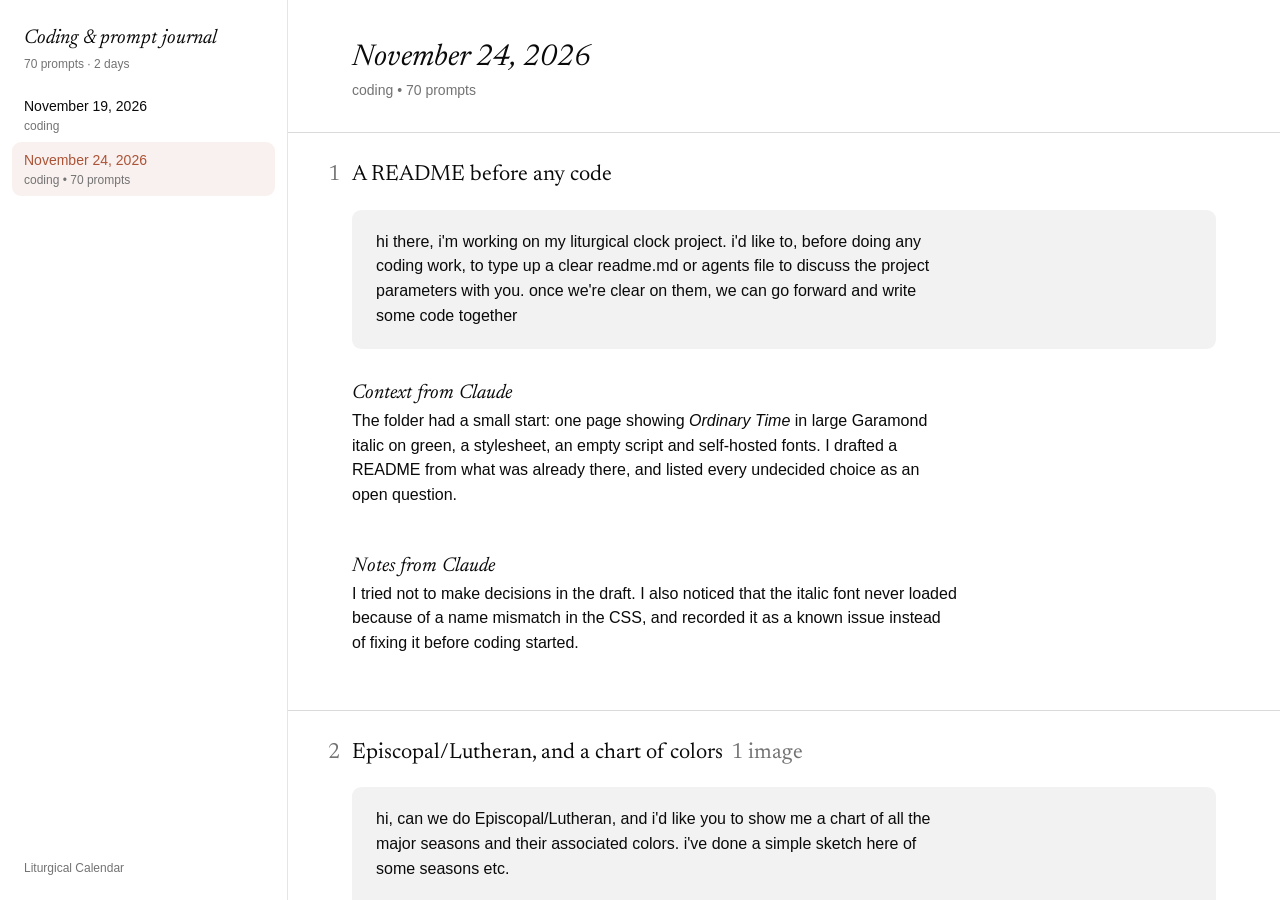
==== commit 01f94277: "Smoother sweep, arrows always fade, label off, journal 64–70 - the midnight sweep is now a CSS anima" ====
--- a/journal.html
+++ b/journal.html
@@ -195,11 +195,11 @@
     <nav>
         <div class="nav-head">
             <p class="nav-title">Coding &amp; prompt journal</p>
-            <p class="nav-meta">63 prompts · 2 days</p>
+            <p class="nav-meta">70 prompts · 2 days</p>
         </div>
         <ul>
             <li><a href="#2026-11-19"><span class="label">November 19, 2026</span><span class="count">coding</span></a></li>
-            <li><a href="#2026-11-24"><span class="label">November 24, 2026</span><span class="count">coding • 63 prompts</span></a></li>
+            <li><a href="#2026-11-24"><span class="label">November 24, 2026</span><span class="count">coding • 70 prompts</span></a></li>
         </ul>
         <a class="back" href="./">Liturgical Calendar</a>
     </nav>
@@ -230,7 +230,7 @@
         <article class="pj-day" id="2026-11-24">
             <header class="day-header pj-gutter">
                 <h1>November 24, 2026</h1>
-                <p>coding • 63 prompts</p>
+                <p>coding • 70 prompts</p>
             </header>
 
             <div id="prompt-1" class="pj-entry" data-open="true">
@@ -1017,6 +1017,87 @@
                 </div>
             </div>
 
+            <div id="prompt-64" class="pj-entry" data-open="true">
+                <div class="pj-head">
+                    <span class="pj-number">64</span>
+                    <h2 class="pj-title"><span class="pj-title-text">Push</span><button type="button" class="pj-chevron" aria-expanded="true" aria-controls="prompt-64-body" aria-label="Collapse"><svg aria-hidden="true" viewBox="0 0 16 16" fill="none" stroke="currentColor" stroke-width="1.5" stroke-linecap="round"><path d="M3 8h10"></path><path class="pj-toggle-bar" d="M8 3v10"></path></svg></button></h2>
+                    <span aria-hidden="true" class="pj-head-rule"></span>
+                </div>
+                <div id="prompt-64-body" class="pj pj-gutter">
+                    <div class="pj-prompt"><blockquote><p>thanks let's push</p></blockquote></div>
+                    <section><h3>Context from Claude</h3><div><p>Everything had already been pushed in the previous step, and nothing in the folder had changed since, so there was nothing new to send.</p></div></section>
+                </div>
+            </div>
+            <div id="prompt-65" class="pj-entry" data-open="true">
+                <div class="pj-head">
+                    <span class="pj-number">65</span>
+                    <h2 class="pj-title"><span class="pj-title-text">Why not push from here?</span><button type="button" class="pj-chevron" aria-expanded="true" aria-controls="prompt-65-body" aria-label="Collapse"><svg aria-hidden="true" viewBox="0 0 16 16" fill="none" stroke="currentColor" stroke-width="1.5" stroke-linecap="round"><path d="M3 8h10"></path><path class="pj-toggle-bar" d="M8 3v10"></path></svg></button></h2>
+                    <span aria-hidden="true" class="pj-head-rule"></span>
+                </div>
+                <div id="prompt-65-body" class="pj pj-gutter">
+                    <div class="pj-prompt"><blockquote><p>just checking, why weren't we working locally and then pushing? a little confused</p></blockquote></div>
+                    <section><h3>Context from Claude</h3><div><p>All the files were edited right in Laurel's folder. But Claude couldn't run commands on her Mac: the tools for that need up to 17 GB of free disk space, and the Mac was short on it. So git ran from a copy of the repo in Claude's cloud workspace: copy the files over, commit, push.</p></div></section>
+                    <section><h3>Notes from Claude</h3><div><p>That's why the folder's own git history needed <code>git fetch</code> and <code>git reset --hard origin/main</code> after each push.</p></div></section>
+                </div>
+            </div>
+            <div id="prompt-66" class="pj-entry" data-open="true">
+                <div class="pj-head">
+                    <span class="pj-number">66</span>
+                    <h2 class="pj-title"><span class="pj-title-text">No midnight mode</span><button type="button" class="pj-chevron" aria-expanded="true" aria-controls="prompt-66-body" aria-label="Collapse"><svg aria-hidden="true" viewBox="0 0 16 16" fill="none" stroke="currentColor" stroke-width="1.5" stroke-linecap="round"><path d="M3 8h10"></path><path class="pj-toggle-bar" d="M8 3v10"></path></svg></button></h2>
+                    <span aria-hidden="true" class="pj-head-rule"></span>
+                </div>
+                <div id="prompt-66-body" class="pj pj-gutter">
+                    <div class="pj-prompt"><blockquote><p>thanks! would it be possible to not have a midnight mode and instead simply have left and right arrows simulate the transition at midnight?</p></blockquote></div>
+                    <section><h3>Context from Claude</h3><div><p><b>m</b> was removed. ← and → now always play the 15-second midnight fade.</p></div></section>
+                </div>
+            </div>
+            <div id="prompt-67" class="pj-entry" data-open="true">
+                <div class="pj-head">
+                    <span class="pj-number">67</span>
+                    <h2 class="pj-title"><span class="pj-title-text">The local site</span><button type="button" class="pj-chevron" aria-expanded="true" aria-controls="prompt-67-body" aria-label="Collapse"><svg aria-hidden="true" viewBox="0 0 16 16" fill="none" stroke="currentColor" stroke-width="1.5" stroke-linecap="round"><path d="M3 8h10"></path><path class="pj-toggle-bar" d="M8 3v10"></path></svg></button></h2>
+                    <span aria-hidden="true" class="pj-head-rule"></span>
+                </div>
+                <div id="prompt-67-body" class="pj pj-gutter">
+                    <div class="pj-prompt"><blockquote><p>local site doesn't work?</p></blockquote></div>
+                    <section><h3>Context from Claude</h3><div><p>The local server had stopped. Restarting it is one line: <code>python3 -m http.server 8000</code> in the project folder.</p></div></section>
+                    <section><h3>Notes from Claude</h3><div><p>Keeping git commands in a second Terminal tab keeps the server running.</p></div></section>
+                </div>
+            </div>
+            <div id="prompt-68" class="pj-entry" data-open="true">
+                <div class="pj-head">
+                    <span class="pj-number">68</span>
+                    <h2 class="pj-title"><span class="pj-title-text">A smoother end</span><button type="button" class="pj-chevron" aria-expanded="true" aria-controls="prompt-68-body" aria-label="Collapse"><svg aria-hidden="true" viewBox="0 0 16 16" fill="none" stroke="currentColor" stroke-width="1.5" stroke-linecap="round"><path d="M3 8h10"></path><path class="pj-toggle-bar" d="M8 3v10"></path></svg></button></h2>
+                    <span aria-hidden="true" class="pj-head-rule"></span>
+                </div>
+                <div id="prompt-68-body" class="pj pj-gutter">
+                    <div class="pj-prompt"><blockquote><p>thanks! so the very end of the sweep gradient fade is a little awkward. it's like it jumps to the end once it's almost there... any way to correct this?</p></blockquote></div>
+                    <section><h3>Context from Claude</h3><div><p>The sweep was redrawn by the script on every frame, which a high-resolution screen can fall behind on. It's now a CSS animation: one fixed gradient, 2.5 screens wide, that the browser slides from right to left on its own.</p></div></section>
+                    <section><h3>Notes from Claude</h3><div><p>In the test browser the old and new versions both ended evenly, so the jump likely came from skipped frames. Next to try, if needed: an ease-out.</p></div></section>
+                </div>
+            </div>
+            <div id="prompt-69" class="pj-entry" data-open="true">
+                <div class="pj-head">
+                    <span class="pj-number">69</span>
+                    <h2 class="pj-title"><span class="pj-title-text">No label, for now</span><button type="button" class="pj-chevron" aria-expanded="true" aria-controls="prompt-69-body" aria-label="Collapse"><svg aria-hidden="true" viewBox="0 0 16 16" fill="none" stroke="currentColor" stroke-width="1.5" stroke-linecap="round"><path d="M3 8h10"></path><path class="pj-toggle-bar" d="M8 3v10"></path></svg></button></h2>
+                    <span aria-hidden="true" class="pj-head-rule"></span>
+                </div>
+                <div id="prompt-69-body" class="pj pj-gutter">
+                    <div class="pj-prompt"><blockquote><p>thanks! can we remove the little text that shows you what date it's changing to when you press the left or right arrows? i want to keep it in the code because i might want to bring it back, i just don't like how it looks rn</p></blockquote></div>
+                    <section><h3>Context from Claude</h3><div><p>The corner label is off. Its code stays; <code>SHOW_LABEL = true</code> in <code>script.js</code> brings it back.</p></div></section>
+                </div>
+            </div>
+            <div id="prompt-70" class="pj-entry" data-open="true">
+                <div class="pj-head">
+                    <span class="pj-number">70</span>
+                    <h2 class="pj-title"><span class="pj-title-text">Journal and push</span><button type="button" class="pj-chevron" aria-expanded="true" aria-controls="prompt-70-body" aria-label="Collapse"><svg aria-hidden="true" viewBox="0 0 16 16" fill="none" stroke="currentColor" stroke-width="1.5" stroke-linecap="round"><path d="M3 8h10"></path><path class="pj-toggle-bar" d="M8 3v10"></path></svg></button></h2>
+                    <span aria-hidden="true" class="pj-head-rule"></span>
+                </div>
+                <div id="prompt-70-body" class="pj pj-gutter">
+                    <div class="pj-prompt"><blockquote><p>thanks, can we update the prompt journal and push to github</p></blockquote></div>
+                    <section><h3>Context from Claude</h3><div><p>Prompts 64 to 70 were added here before the push.</p></div></section>
+                </div>
+            </div>
+
         </article>
     </main>
 
